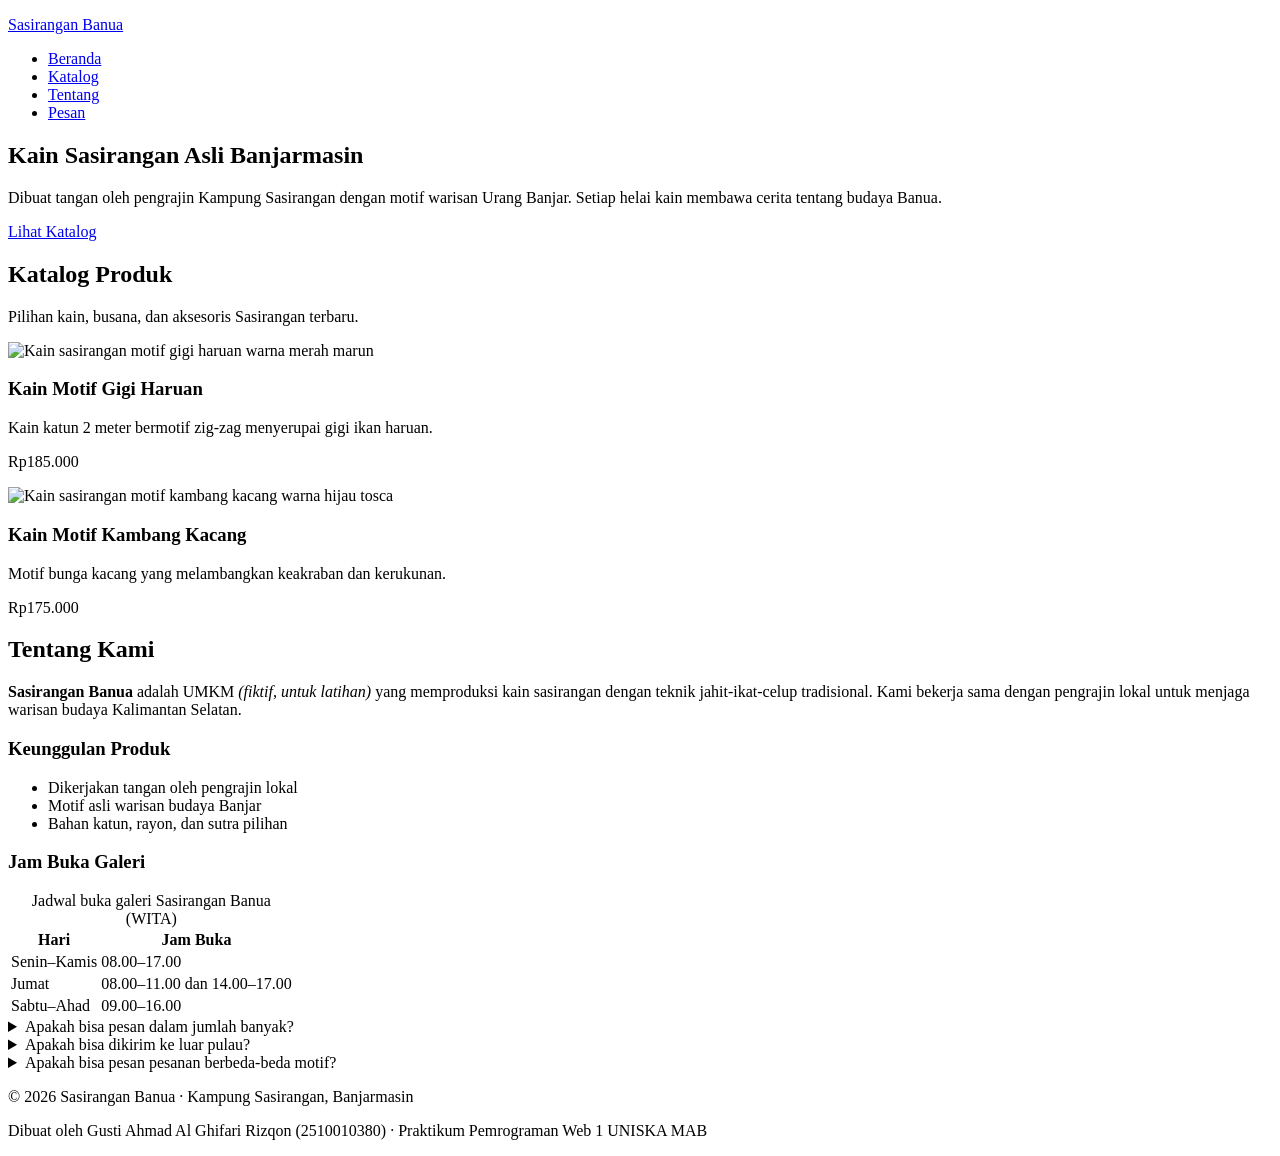
==== index.html @ 2fa2f33f "Tambah bagian tentang dan tabel jam buka." ====
<!DOCTYPE html> 
<html lang="id">
<head> 
    <meta charset="UTF-8">  
    <meta name="viewport" content="width=device-width, initial-scale=1.0"> 
    <meta name="description" content="Katalog kain dan busana Sasirangan khas Banjarmasin 
      karya pengrajin lokal.">
       <title>Sasirangan Banua | Kain Khas Banjar</title> 
    </head> 
    <body> 
        <!-- ========== HEADER & NAVIGASI ========== --> 
         <header class="header-situs">   
            <p class="logo"><a href="index.html">Sasirangan Banua</a></p>   
            <nav aria-label="Navigasi utama">     
                <ul class="menu">       
                    <li><a href="index.html" aria-current="page">Beranda</a></li>       
                    <li><a href="#katalog">Katalog</a></li>       
                    <li><a href="#tentang">Tentang</a></li>       
                    <li><a href="kontak.html">Pesan</a></li>     
                </ul>   
            </nav> 
        </header>
       <main>   <!-- ========== HERO ========== -->   
        <section class="hero" id="beranda">     
            <h1>Kain Sasirangan Asli Banjarmasin</h1>     
            <p>Dibuat tangan oleh pengrajin Kampung Sasirangan dengan motif warisan Urang Banjar.       
                Setiap helai kain membawa cerita tentang budaya Banua.</p>     
                <a class="tombol" href="#katalog">Lihat Katalog</a>   
            </section>
        <!-- ========== KATALOG ========== --> 
         <section class="bagian" id="katalog">   
            <h2>Katalog Produk</h2>   
            <p>Pilihan kain, busana, dan aksesoris Sasirangan terbaru.</p>
            
            <div class="katalog-grid">
                 <article class="kartu"> 
                     <img src="img/gigi-haruan.svg" alt="Kain sasirangan motif gigi haruan warna merah marun" 
                       width="600" height="400">
                     <div class="kartu-isi"> 
                         <h3>Kain Motif Gigi Haruan</h3>
                         <p>Kain katun 2 meter bermotif zig-zag menyerupai gigi ikan haruan.</p>
                         <p class="harga">Rp185.000</p>
                    </div>  
                 </article> 
                 <article class="kartu">
                    <img src="img/kambang-kacang.svg" alt="Kain sasirangan motif kambang kacang warna hijau 
                 tosca"
                     width="600" height="400">
                     <div class="kartu-isi"></div>
                       <h3>Kain Motif Kambang Kacang</h3>
                        <p>Motif bunga kacang yang melambangkan keakraban dan kerukunan.</p>
                        <p class="harga">Rp175.000</p>
                     </div>
                 </article>
                 
                 <!-- Tambahkan minimal 4 kartu lagi dengan pola yang sama -->   
            </div> 
         </section>
         <!-- ========== TENTANG ========== --> 
  <section class="bagian" id="tentang"> 
    <h2>Tentang Kami</h2> 
    <p><strong>Sasirangan Banua</strong> adalah UMKM <em>(fiktif, untuk latihan)</em> yang 
      memproduksi kain sasirangan dengan teknik jahit-ikat-celup tradisional. Kami bekerja sama 
      dengan pengrajin lokal untuk menjaga warisan budaya Kalimantan Selatan.</p> 
 
    <h3>Keunggulan Produk</h3> 
    <ul> 
      <li>Dikerjakan tangan oleh pengrajin lokal</li> 
      <li>Motif asli warisan budaya Banjar</li> 
      <li>Bahan katun, rayon, dan sutra pilihan</li> 
    </ul> 
 
    <h3>Jam Buka Galeri</h3> 
    <table> 
      <caption>Jadwal buka galeri Sasirangan Banua (WITA)</caption> 
      <thead> 
        <tr> 
          <th scope="col">Hari</th> 
          <th scope="col">Jam Buka</th> 
        </tr> 
      </thead> 
      <tbody> 
        <tr> 
          <td>Senin–Kamis</td> 
          <td>08.00–17.00</td> 
        </tr> 
        <tr> 
          <td>Jumat</td> 
          <td>08.00–11.00 dan 14.00–17.00</td> 
        </tr> 
        <tr> 
          <td>Sabtu–Ahad</td> 
          <td>09.00–16.00</td> 
        </tr> 
      </tbody> 
    </table> 
  </section> 

  <details> 
  <summary>Apakah bisa pesan dalam jumlah banyak?</summary> 
  <p>Bisa. Untuk pemesanan di atas 20 helai, silakan hubungi kami melalui WhatsApp.</p>  
  </details> 
  <details> 
  <summary>Apakah bisa dikirim ke luar pulau?</summary> 
  <p>Bisa. Untuk pemesanan luar pulau, silakan hubungi kami melalui WhatsApp.</p>  
  </details>
  <details> 
  <summary>Apakah bisa pesan pesanan berbeda-beda motif?</summary> 
  <p>Bisa. Untuk pemesanan dengan motif berbeda, silakan isi formulir pemesanan pada bagian catatan tambahan.</p>  
  </details>
</main>

    <!-- ========== FOOTER ========== --> 
  <footer class="footer-situs"> 
    <p>&copy; 2026 Sasirangan Banua &middot; Kampung Sasirangan, Banjarmasin</p> 
    <p>Dibuat oleh Gusti Ahmad Al Ghifari Rizqon (2510010380) &middot; Praktikum Pemrograman Web 1 UNISKA MAB</p> 
  </footer> 
    </html>
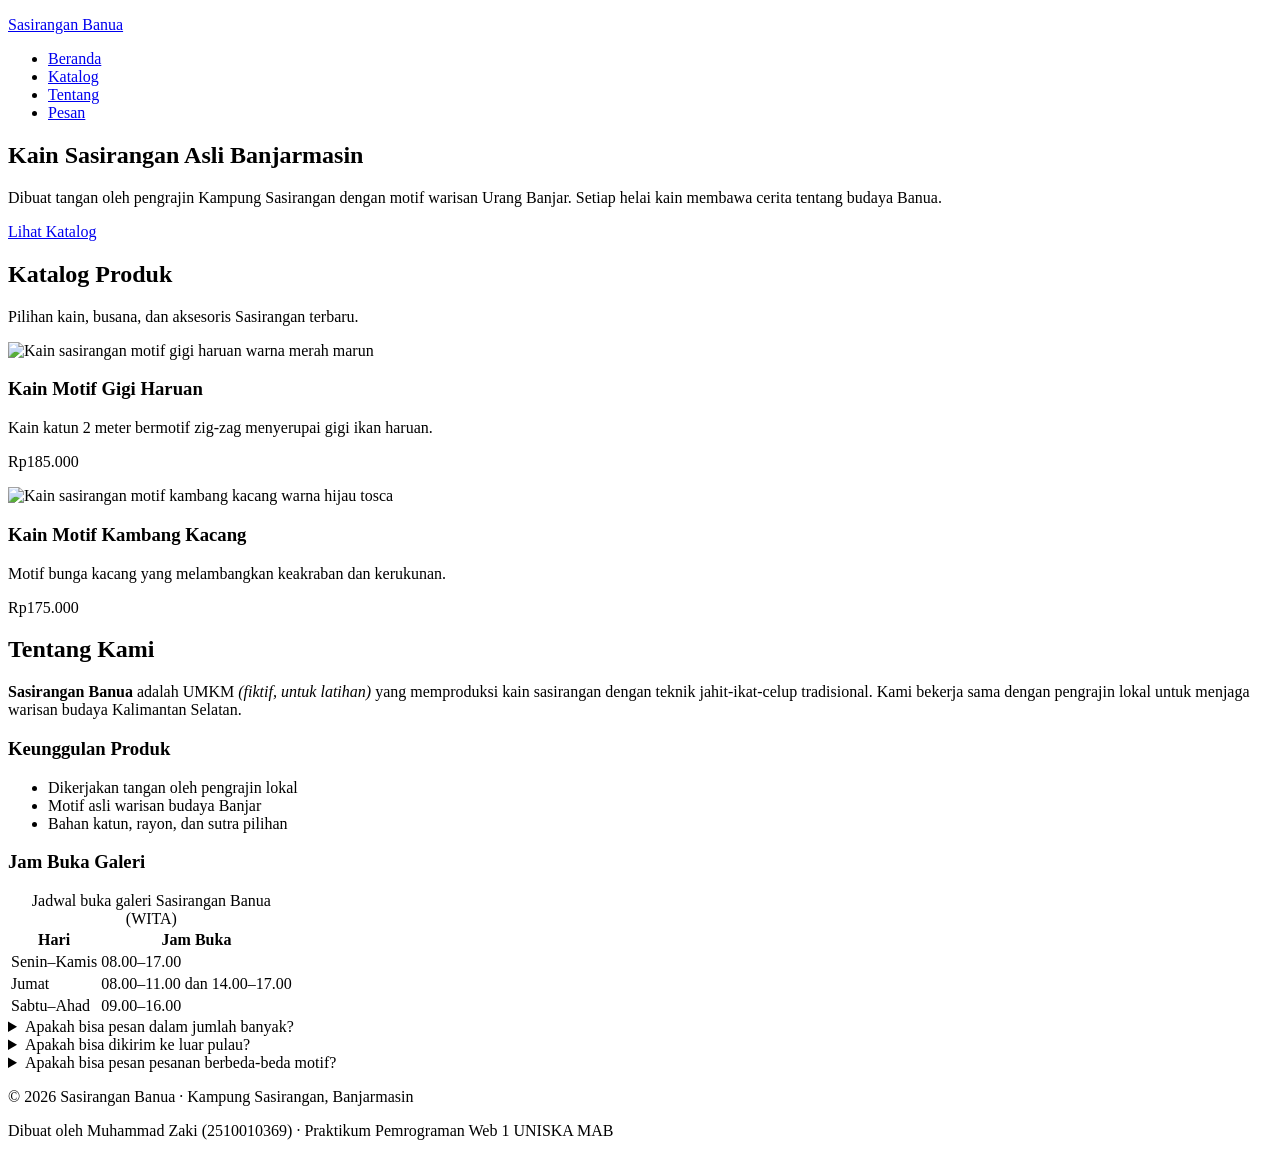
==== commit 8acf46de: "Tambah bagian tentang dan tabel jam buka." ====
--- a/index.html
+++ b/index.html
@@ -113,6 +113,6 @@
     <!-- ========== FOOTER ========== --> 
   <footer class="footer-situs"> 
     <p>&copy; 2026 Sasirangan Banua &middot; Kampung Sasirangan, Banjarmasin</p> 
-    <p>Dibuat oleh Gusti Ahmad Al Ghifari Rizqon (2510010380) &middot; Praktikum Pemrograman Web 1 UNISKA MAB</p> 
-  </footer> 
+    <p>Dibuat oleh Muhammad Zaki (2510010369) &middot; Praktikum Pemrograman Web 1 UNISKA MAB</p> 
+  </footer>
     </html> 
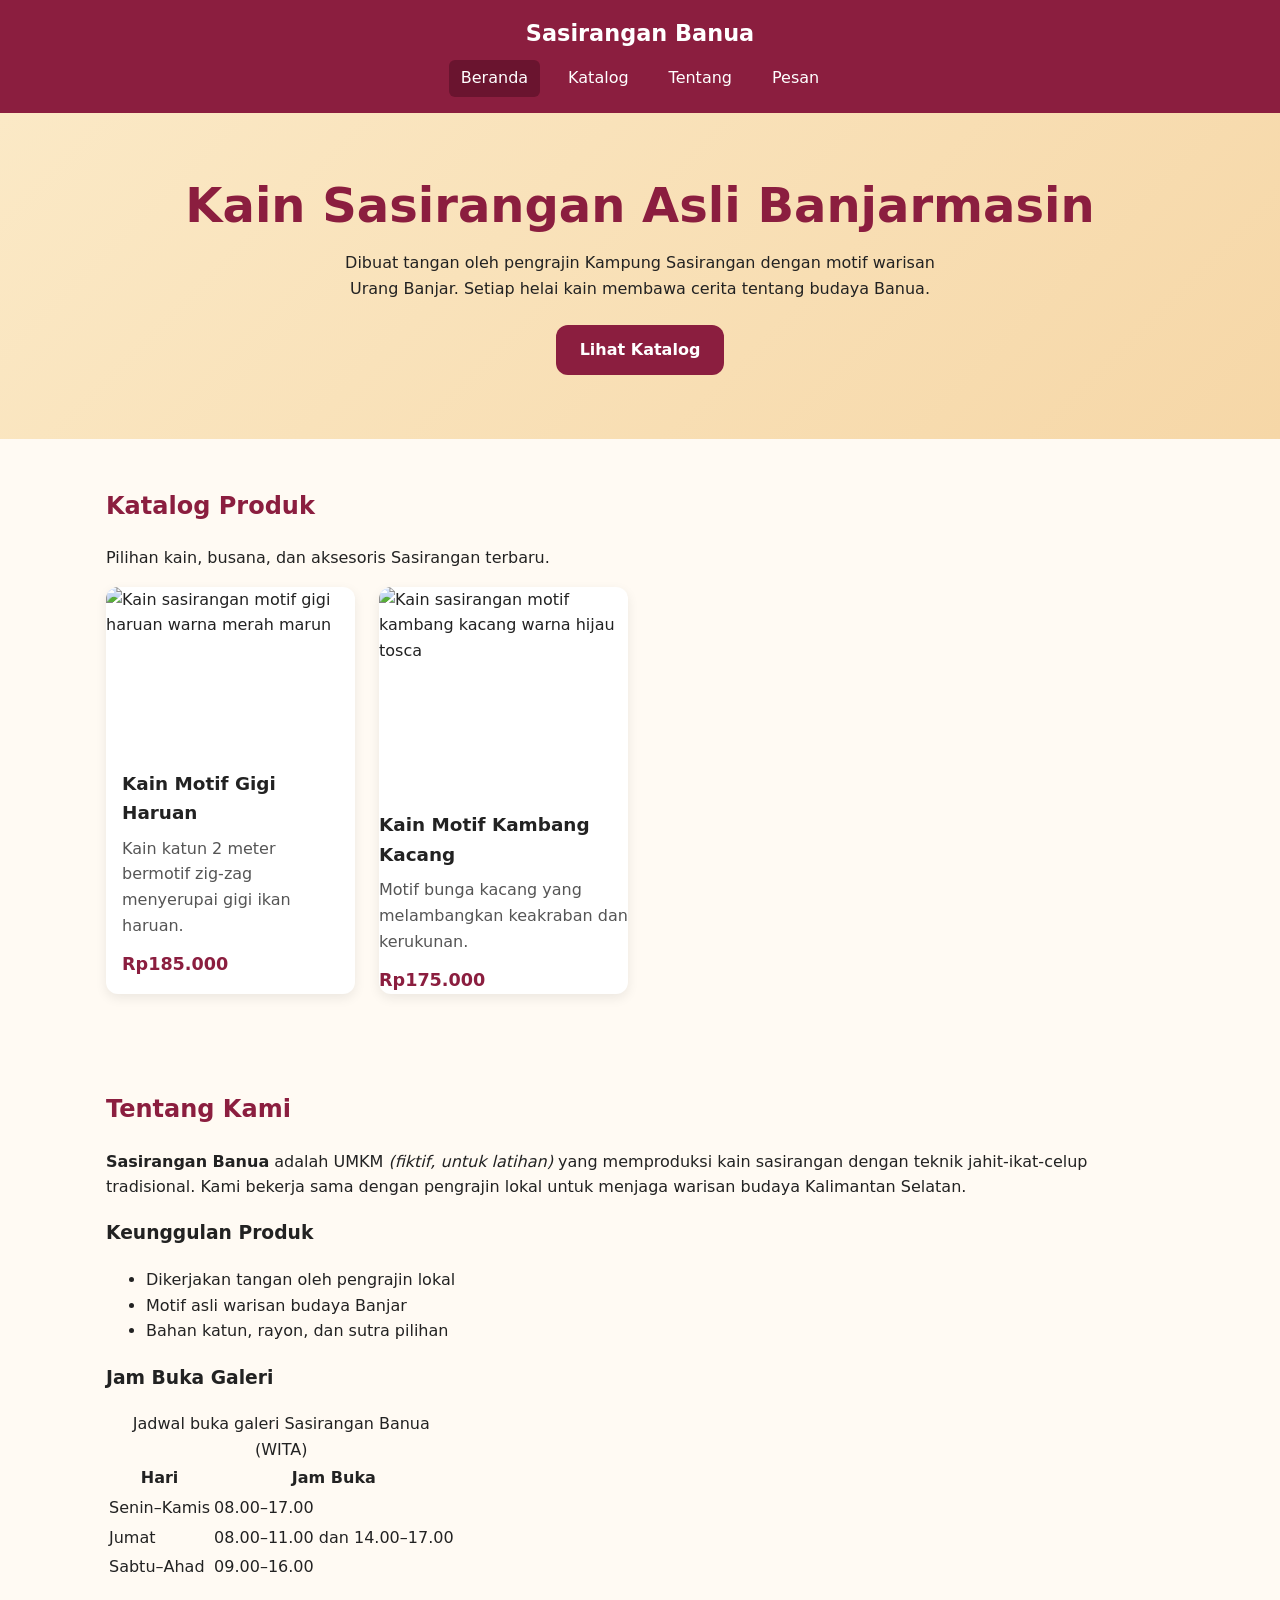
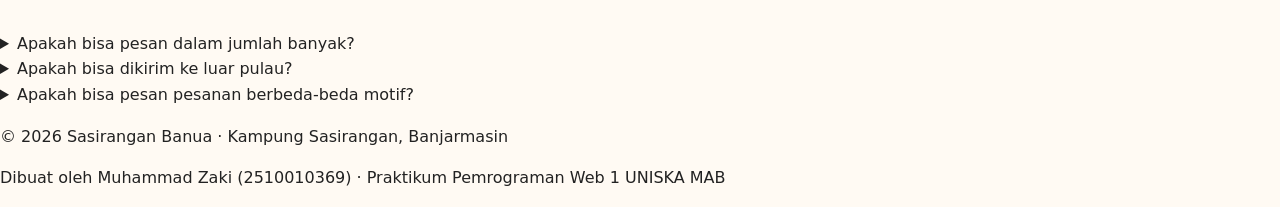
==== commit c5b3b3aa: "Tambah gaya dasar, header, hero, dan katalog grid." ====
--- a/index.html
+++ b/index.html
@@ -5,6 +5,7 @@
     <meta name="viewport" content="width=device-width, initial-scale=1.0"> 
     <meta name="description" content="Katalog kain dan busana Sasirangan khas Banjarmasin 
       karya pengrajin lokal.">
+       <link rel="stylesheet" href="css/style.css"> 
        <title>Sasirangan Banua | Kain Khas Banjar</title> 
     </head> 
     <body> 
--- a/css/style.css
+++ b/css/style.css
@@ -0,0 +1,174 @@
+/* =========================================================
+ Sasirangan Banua — style.css
+ Pendekatan: mobile-first (gaya dasar untuk HP, lalu
+ disesuaikan untuk layar lebar dengan media query)
+ ========================================================= */
+/* ---------- 1. Variabel (custom properties) ---------- */
+:root {
+ --warna-utama: #8b1e3f; /* merah marun sasirangan */
+ --warna-utama-gelap: #6a142f;
+ --warna-aksen: #e0a526; /* kuning kunyit */
+ --warna-krem: #fbe9c6;
+ --warna-teks: #222222;
+ --warna-teks-lembut: #555555;
+ --warna-latar: #fffaf3;
+ --warna-kartu: #ffffff;
+ --radius: 12px;
+ --bayangan: 0 4px 12px rgba(0, 0, 0, 0.08);
+ --lebar-maks: 1100px;
+}
+/* ---------- 2. Reset ringan & dasar ---------- */
+*,
+*::before,
+*::after {
+ box-sizing: border-box;
+}
+html {
+ scroll-behavior: smooth;
+ scroll-padding-top: 7rem; /* agar judul tidak tertutup header sticky */
+}
+body {
+ margin: 0;
+ font-family: "Segoe UI", system-ui, -apple-system, Roboto, Arial, sans-serif;
+ font-size: 1rem;
+ line-height: 1.6;
+ color: var(--warna-teks);
+ background-color: var(--warna-latar);
+}
+img {
+ display: block;
+ max-width: 100%;
+ height: auto;
+}
+
+a {
+ color: var(--warna-utama);
+}
+/* Penanda fokus untuk pengguna keyboard — JANGAN dihapus */
+a:focus-visible,
+button:focus-visible,
+input:focus-visible,
+select:focus-visible,
+textarea:focus-visible {
+ outline: 3px solid var(--warna-utama-gelap);
+ outline-offset: 2px;
+}
+  a { 
+  color: var(--warna-utama); 
+}  
+/* Penanda fokus untuk pengguna keyboard  JANGAN dihapus */ a:focus-visible, button:focus-visible, input:focus-visible, select:focus-visible, textarea:focus-visible { 
+  outline: 3px solid var(--warna-utama-gelap);   outline-offset: 2px; 
+} 
+
+/* ---------- 3. Header & navigasi (Flexbox) ---------- */ 
+.header-situs {   position: sticky;   top: 0;   z-index: 10;   display: flex; 
+  flex-direction: column;      /* HP: logo di atas menu */   align-items: center;   gap: 0.5rem;   padding: 1rem; 
+  background-color: var(--warna-utama);   color: #ffffff; 
+} 
+ .logo {   margin: 0;   font-size: 1.4rem;   font-weight: 700; 
+} 
+ 
+.logo a {   color: inherit;   text-decoration: none; 
+} 
+ .menu {   display: flex;   flex-wrap: wrap;   justify-content: center;   gap: 0.25rem 1rem;   margin: 0;   padding: 0;   list-style: none; 
+} 
+ 
+.menu a {   display: block;   padding: 0.35rem 0.75rem;   border-radius: 6px;   color: #ffffff;   text-decoration: none;
+} 
+ 
+.menu a:hover, 
+.menu a[aria-current="page"] { 
+  background-color: var(--warna-utama-gelap); 
+} 
+ 
+.header-situs a:focus-visible { 
+  outline-color: #ffffff;        /* fokus putih agar terlihat di latar header yang gelap */ } 
+
+/* ---------- 4. Hero ---------- */ 
+.hero { 
+  padding: 4rem 1rem;   text-align: center; 
+  background: linear-gradient(135deg, var(--warna-krem), #f6d7a7); 
+} 
+ 
+.hero h1 {   margin: 0 0 1rem; 
+  font-size: clamp(1.8rem, 5vw, 3rem);   line-height: 1.2; 
+  color: var(--warna-utama); 
+} 
+ 
+.hero p {   max-width: 40rem;   margin: 0 auto 1.5rem; 
+} 
+ 
+/* ---------- 5. Tombol ---------- */ 
+.tombol { 
+  display: inline-block;   padding: 0.75rem 1.5rem;   border: none; 
+  border-radius: var(--radius);   background-color: var(--warna-utama);   color: #ffffff;   font: inherit;   font-weight: 600;   text-decoration: none;   cursor: pointer; 
+  transition: background-color 0.2s ease, transform 0.2s ease; 
+} 
+ 
+.tombol:hover { 
+  background-color: var(--warna-utama-gelap);   transform: translateY(-2px); } 
+
+/* ---------- 6. Bagian (section) umum ---------- */ 
+.bagian { 
+  max-width: var(--lebar-maks); 
+  margin-inline: auto; 
+  padding: 3rem 1rem; 
+} 
+ 
+.bagian h1, 
+.bagian h2 { 
+  margin-top: 0; 
+  color: var(--warna-utama); 
+} 
+ 
+/* ---------- 7. Katalog (CSS Grid) ---------- */ 
+.katalog-grid { 
+  display: grid; 
+  grid-template-columns: repeat(auto-fill, minmax(240px, 1fr)); 
+  gap: 1.5rem; 
+} 
+ 
+.kartu { 
+  display: flex; 
+  flex-direction: column; 
+  overflow: hidden; 
+  border-radius: var(--radius); 
+  background-color: var(--warna-kartu); 
+  box-shadow: var(--bayangan); 
+  transition: transform 0.2s ease; 
+} 
+ 
+.kartu:hover { 
+  transform: translateY(-4px); 
+} 
+ 
+.kartu img { 
+  width: 100%; 
+  aspect-ratio: 3 / 2; 
+  object-fit: cover; 
+} 
+ 
+.kartu-isi { 
+  display: flex; 
+  flex-direction: column; 
+  flex-grow: 1;                  /* isi kartu mengisi sisa tinggi */ 
+  padding: 1rem; 
+} 
+ 
+.kartu h3 { 
+  margin: 0 0 0.5rem; 
+  font-size: 1.15rem; 
+} 
+ 
+.kartu p { 
+  margin: 0 0 0.75rem; 
+  color: var(--warna-teks-lembut); 
+} 
+ 
+.kartu .harga { 
+  margin-top: auto;              /* harga selalu di bagian bawah kartu */ 
+  margin-bottom: 0; 
+  font-size: 1.1rem; 
+  font-weight: 700; 
+  color: var(--warna-utama); 
+}
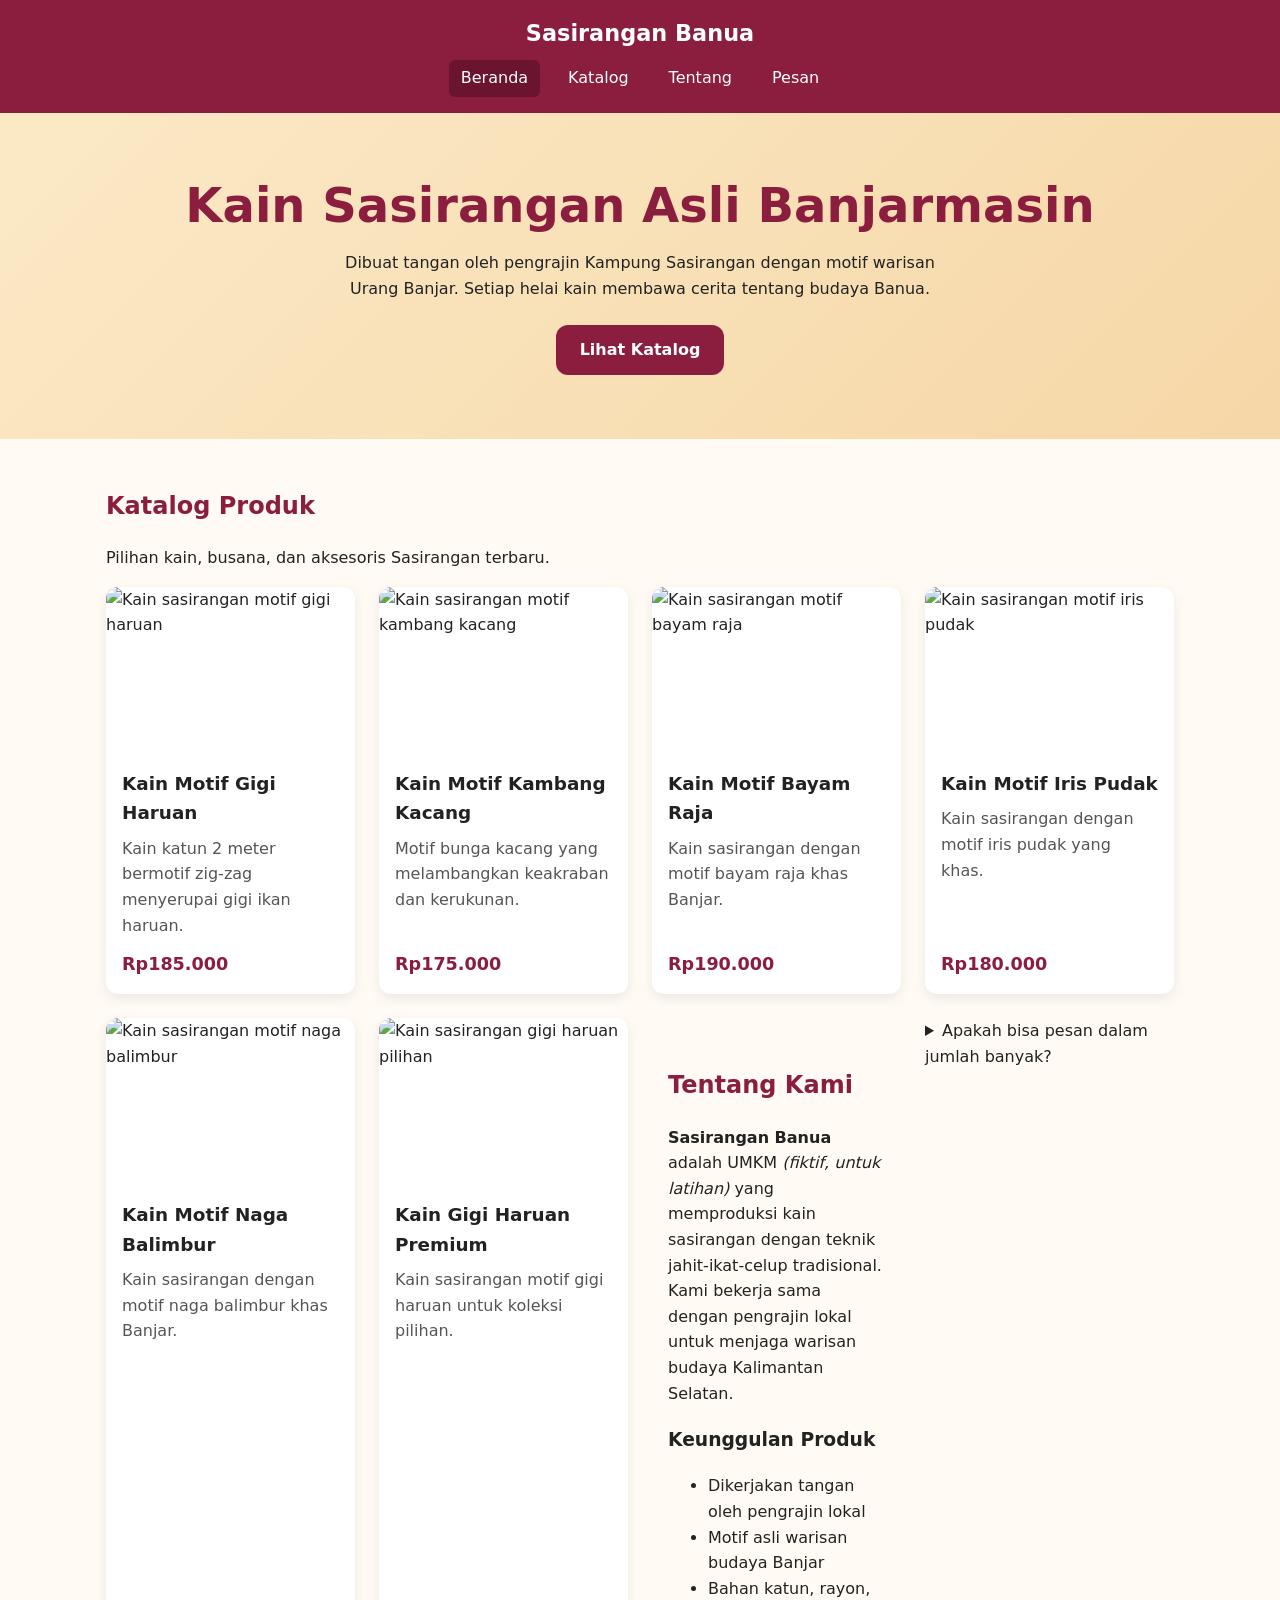
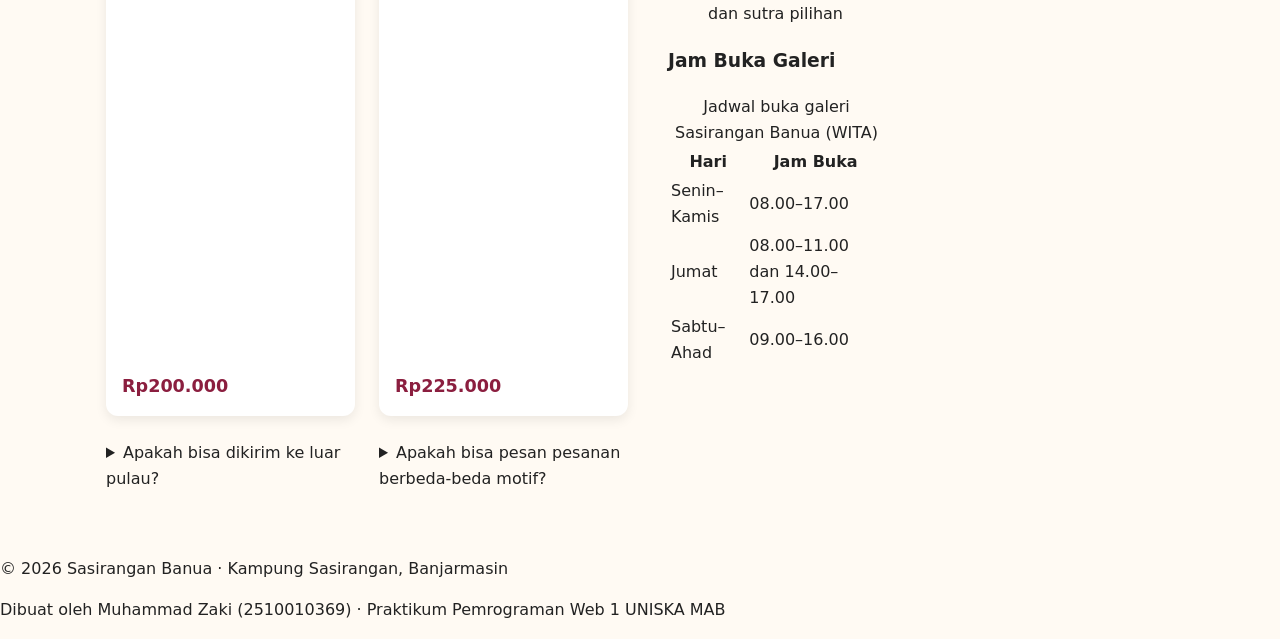
==== commit 152da0fa: "Tambah hero dan katalog 6 produk." ====
--- a/index.html
+++ b/index.html
@@ -28,35 +28,78 @@
                 Setiap helai kain membawa cerita tentang budaya Banua.</p>     
                 <a class="tombol" href="#katalog">Lihat Katalog</a>   
             </section>
-        <!-- ========== KATALOG ========== --> 
-         <section class="bagian" id="katalog">   
-            <h2>Katalog Produk</h2>   
-            <p>Pilihan kain, busana, dan aksesoris Sasirangan terbaru.</p>
-            
-            <div class="katalog-grid">
-                 <article class="kartu"> 
-                     <img src="img/gigi-haruan.svg" alt="Kain sasirangan motif gigi haruan warna merah marun" 
-                       width="600" height="400">
-                     <div class="kartu-isi"> 
-                         <h3>Kain Motif Gigi Haruan</h3>
-                         <p>Kain katun 2 meter bermotif zig-zag menyerupai gigi ikan haruan.</p>
-                         <p class="harga">Rp185.000</p>
-                    </div>  
-                 </article> 
-                 <article class="kartu">
-                    <img src="img/kambang-kacang.svg" alt="Kain sasirangan motif kambang kacang warna hijau 
-                 tosca"
-                     width="600" height="400">
-                     <div class="kartu-isi"></div>
-                       <h3>Kain Motif Kambang Kacang</h3>
-                        <p>Motif bunga kacang yang melambangkan keakraban dan kerukunan.</p>
-                        <p class="harga">Rp175.000</p>
-                     </div>
-                 </article>
-                 
-                 <!-- Tambahkan minimal 4 kartu lagi dengan pola yang sama -->   
-            </div> 
-         </section>
+       <!-- ========== KATALOG ========== -->
+    <section class="bagian" id="katalog">
+      <h2>Katalog Produk</h2>
+      <p>Pilihan kain, busana, dan aksesoris Sasirangan terbaru.</p>
+
+      <div class="katalog-grid">
+
+        <article class="kartu">
+          <img src="img/gigi-haruan.svg"
+               alt="Kain sasirangan motif gigi haruan"
+               width="600" height="400">
+          <div class="kartu-isi">
+            <h3>Kain Motif Gigi Haruan</h3>
+            <p>Kain katun 2 meter bermotif zig-zag menyerupai gigi ikan haruan.</p>
+            <p class="harga">Rp185.000</p>
+          </div>
+        </article>
+
+        <article class="kartu">
+          <img src="img/kambang-kacang.svg"
+               alt="Kain sasirangan motif kambang kacang"
+               width="600" height="400">
+          <div class="kartu-isi">
+            <h3>Kain Motif Kambang Kacang</h3>
+            <p>Motif bunga kacang yang melambangkan keakraban dan kerukunan.</p>
+            <p class="harga">Rp175.000</p>
+          </div>
+        </article>
+
+        <article class="kartu">
+          <img src="img/bayam-raja.svg"
+               alt="Kain sasirangan motif bayam raja"
+               width="600" height="400">
+          <div class="kartu-isi">
+            <h3>Kain Motif Bayam Raja</h3>
+            <p>Kain sasirangan dengan motif bayam raja khas Banjar.</p>
+            <p class="harga">Rp190.000</p>
+          </div>
+        </article>
+
+        <article class="kartu">
+          <img src="img/iris-pudak.svg"
+               alt="Kain sasirangan motif iris pudak"
+               width="600" height="400">
+          <div class="kartu-isi">
+            <h3>Kain Motif Iris Pudak</h3>
+            <p>Kain sasirangan dengan motif iris pudak yang khas.</p>
+            <p class="harga">Rp180.000</p>
+          </div>
+        </article>
+
+        <article class="kartu">
+          <img src="img/naga-balimbum.svg"
+               alt="Kain sasirangan motif naga balimbur"
+               width="600" height="400">
+          <div class="kartu-isi">
+            <h3>Kain Motif Naga Balimbur</h3>
+            <p>Kain sasirangan dengan motif naga balimbur khas Banjar.</p>
+            <p class="harga">Rp200.000</p>
+          </div>
+        </article>
+
+        <article class="kartu">
+          <img src="img/gigi-haruan.svg"
+               alt="Kain sasirangan gigi haruan pilihan"
+               width="600" height="400">
+          <div class="kartu-isi">
+            <h3>Kain Gigi Haruan Premium</h3>
+            <p>Kain sasirangan motif gigi haruan untuk koleksi pilihan.</p>
+            <p class="harga">Rp225.000</p>
+          </div>
+        </article>
          <!-- ========== TENTANG ========== --> 
   <section class="bagian" id="tentang"> 
     <h2>Tentang Kami</h2> 
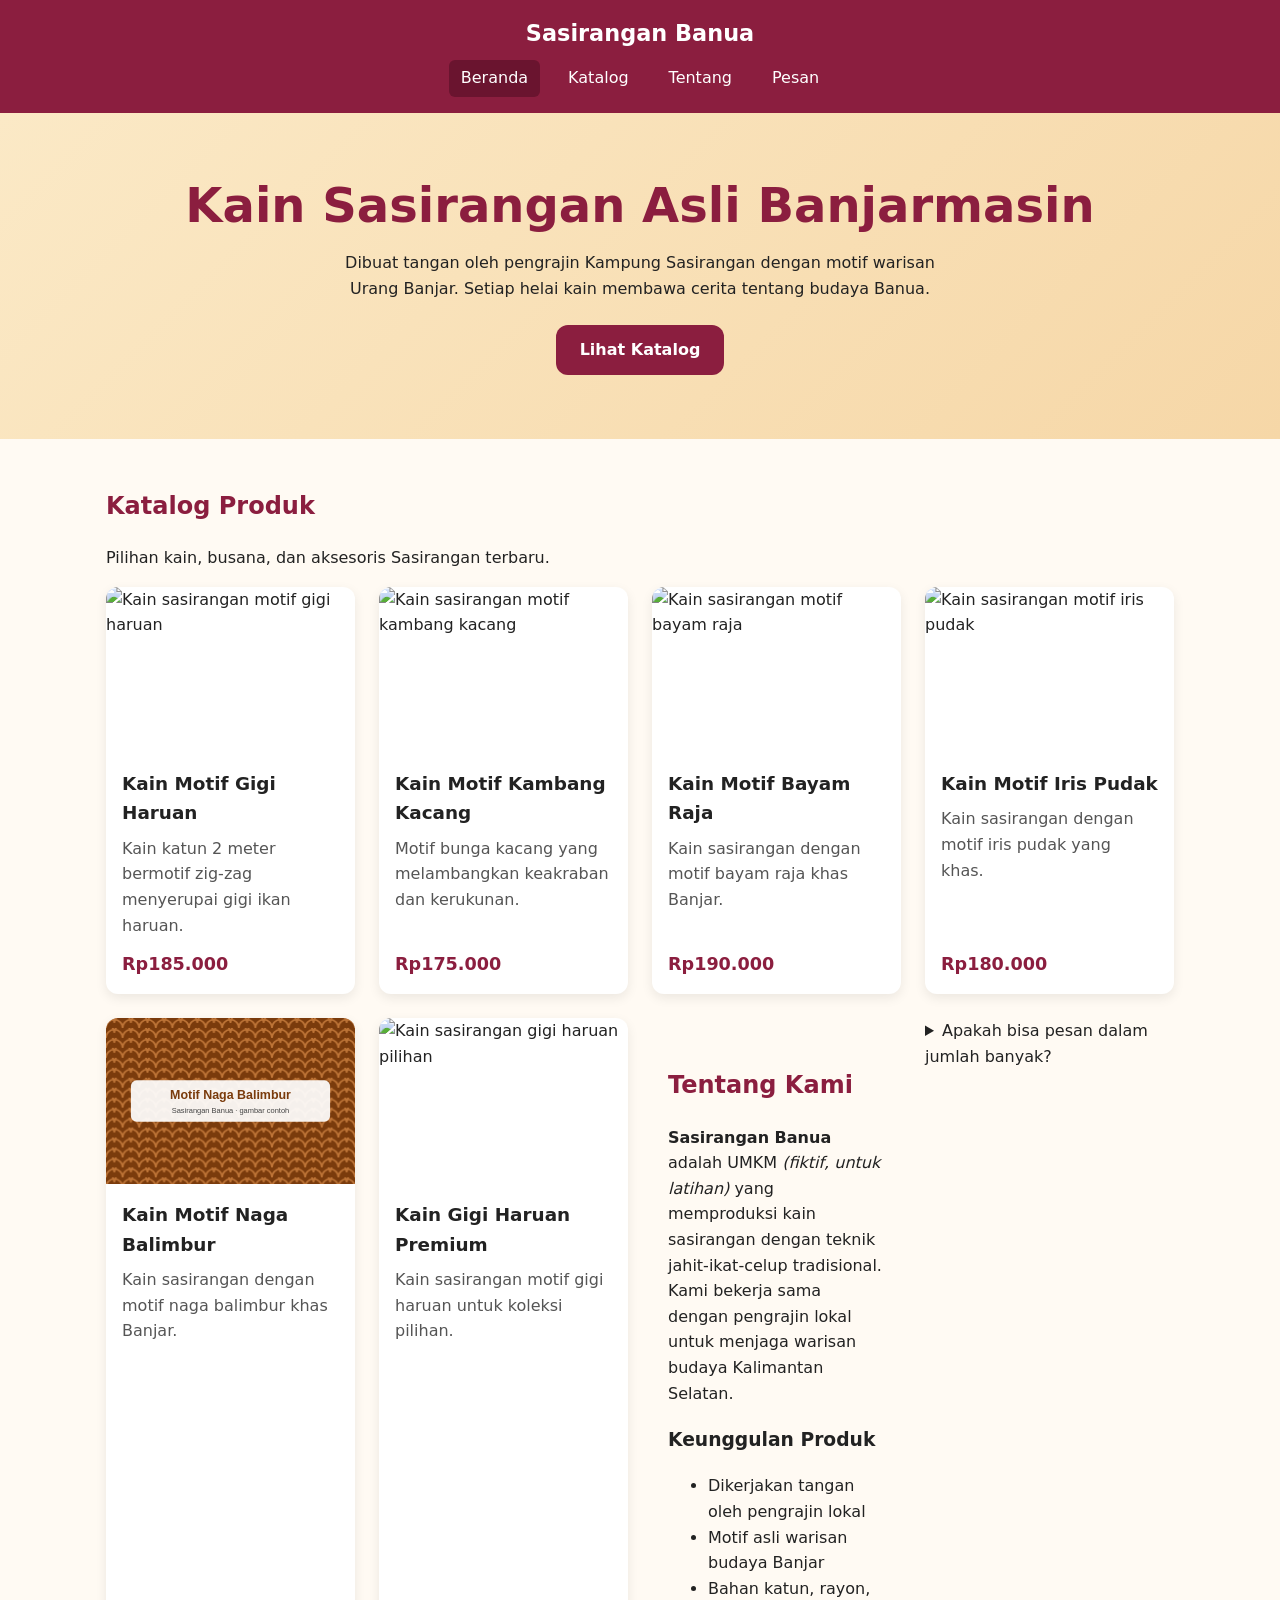
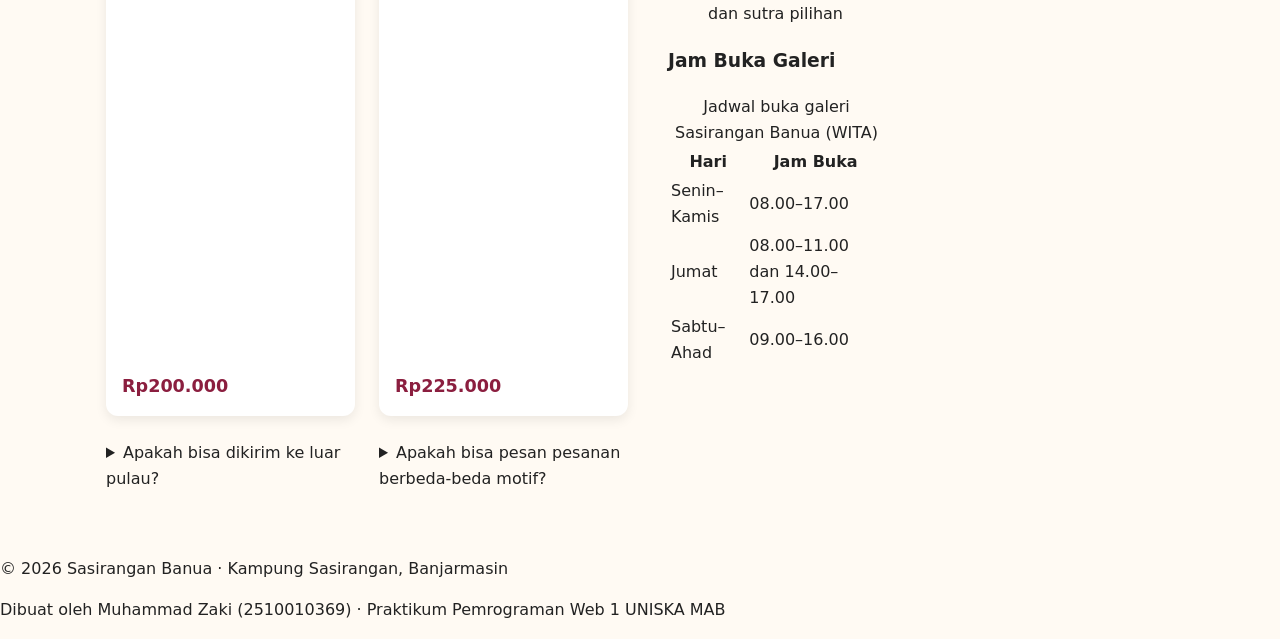
==== commit d2a1c643: "Tambah hero dan katalog 6 produk." ====
--- a/index.html
+++ b/index.html
@@ -80,7 +80,7 @@
         </article>
 
         <article class="kartu">
-          <img src="img/naga-balimbum.svg"
+          <img src="img/naga-balimbur.svg"
                alt="Kain sasirangan motif naga balimbur"
                width="600" height="400">
           <div class="kartu-isi">
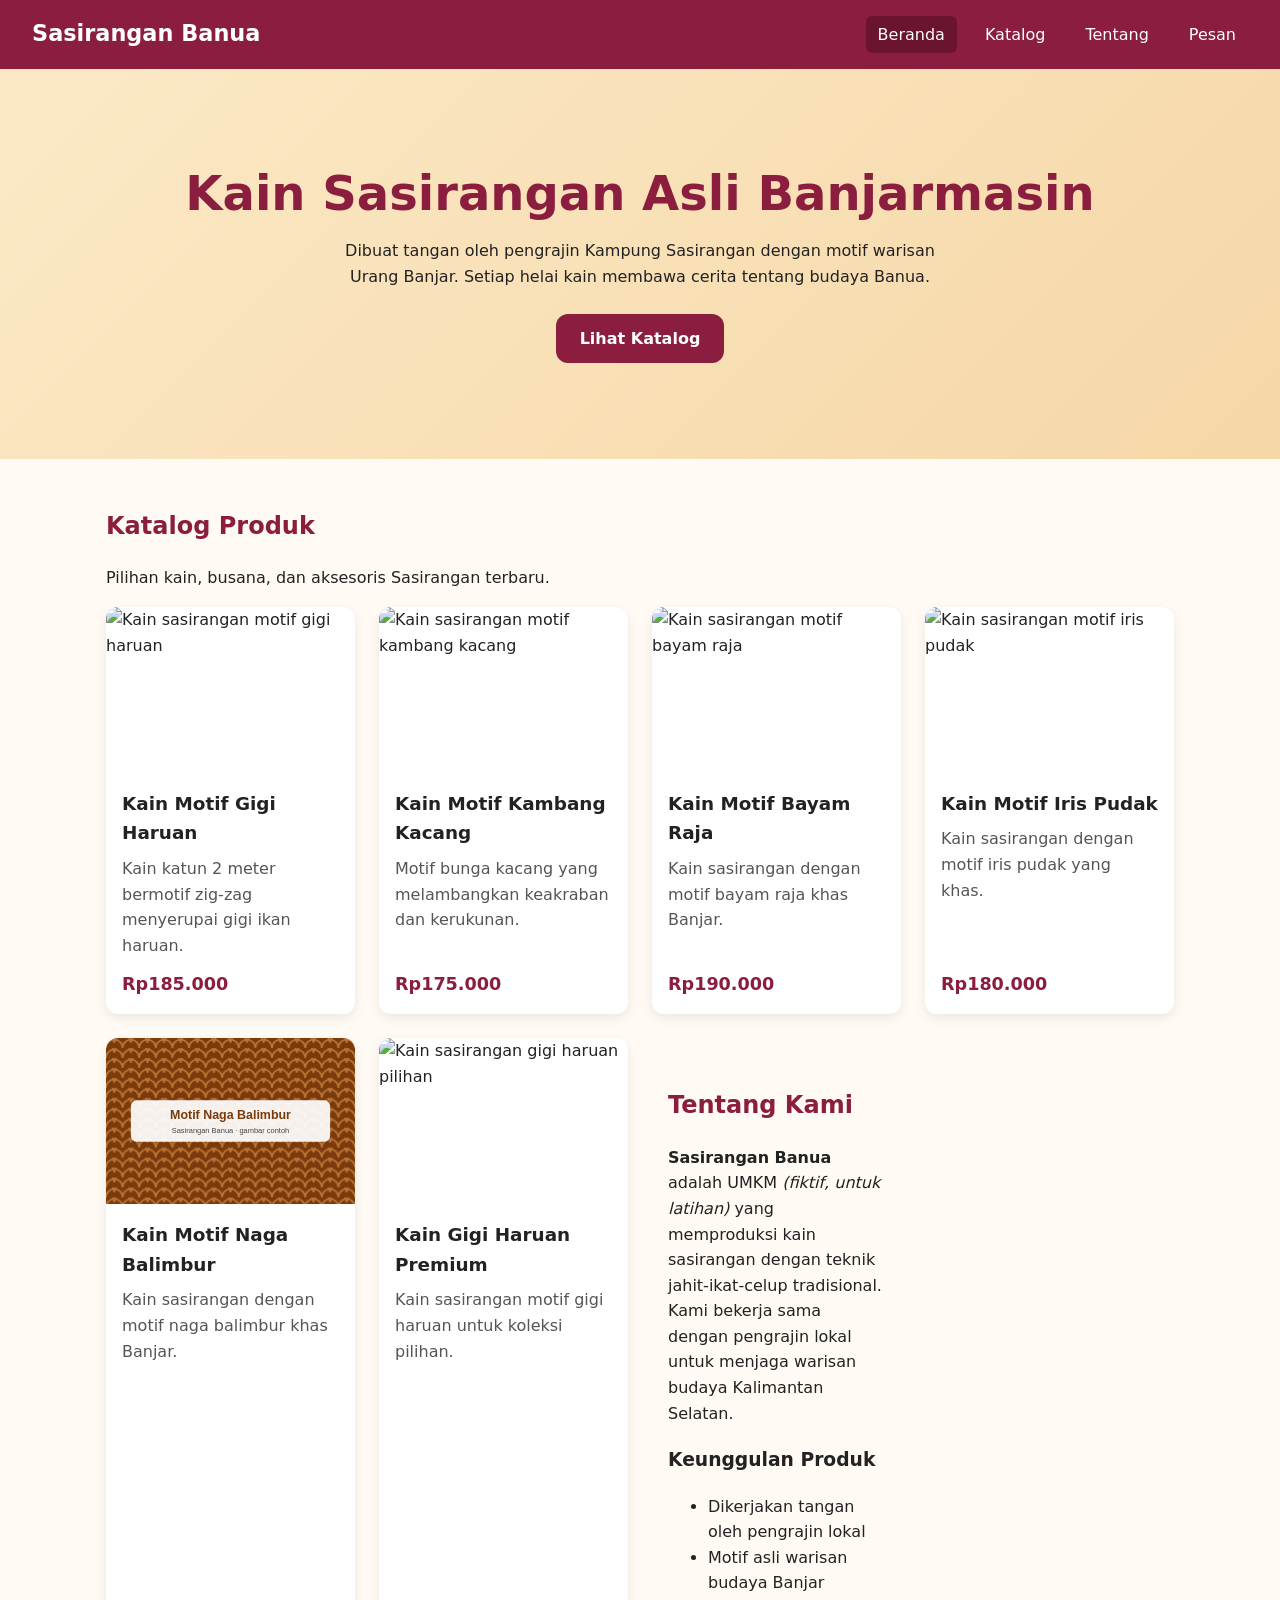
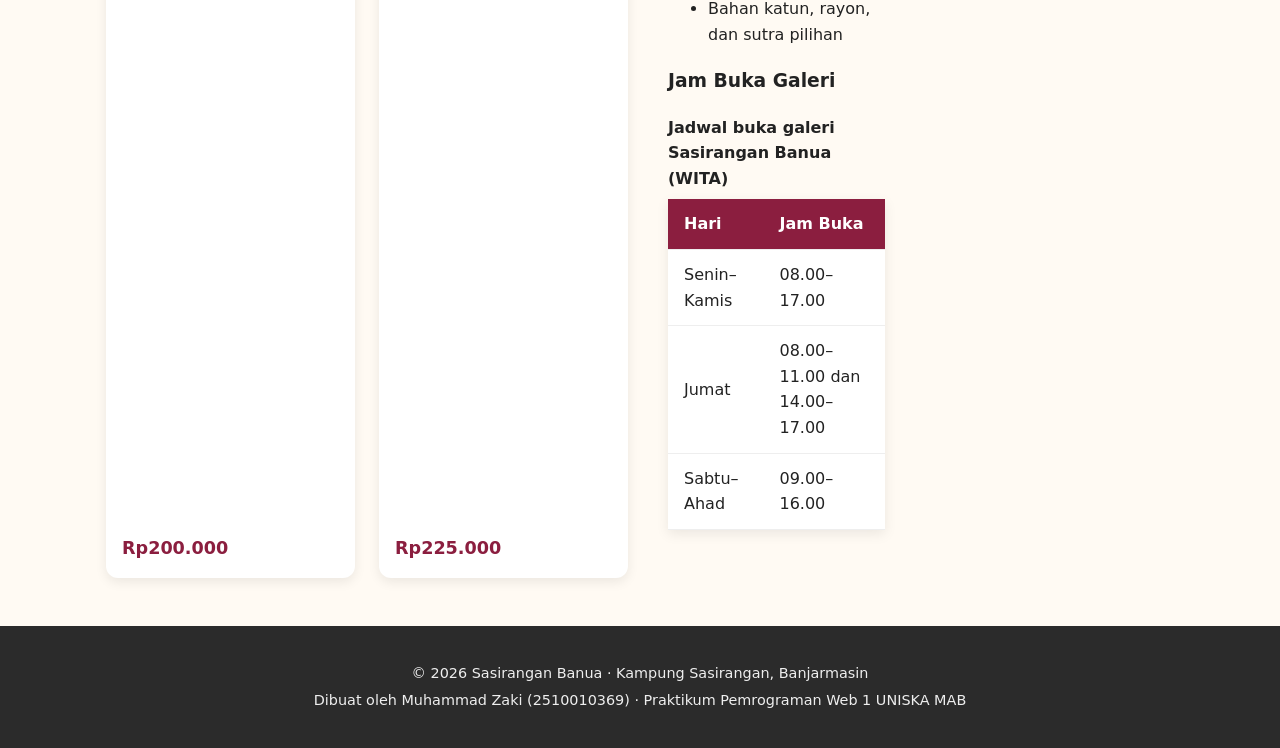
==== commit 30896e38: "Tambah bagian tentang dan tabel jam buka." ====
--- a/index.html
+++ b/index.html
@@ -100,59 +100,49 @@
             <p class="harga">Rp225.000</p>
           </div>
         </article>
-         <!-- ========== TENTANG ========== --> 
-  <section class="bagian" id="tentang"> 
-    <h2>Tentang Kami</h2> 
-    <p><strong>Sasirangan Banua</strong> adalah UMKM <em>(fiktif, untuk latihan)</em> yang 
-      memproduksi kain sasirangan dengan teknik jahit-ikat-celup tradisional. Kami bekerja sama 
-      dengan pengrajin lokal untuk menjaga warisan budaya Kalimantan Selatan.</p> 
- 
-    <h3>Keunggulan Produk</h3> 
-    <ul> 
-      <li>Dikerjakan tangan oleh pengrajin lokal</li> 
-      <li>Motif asli warisan budaya Banjar</li> 
-      <li>Bahan katun, rayon, dan sutra pilihan</li> 
-    </ul> 
- 
-    <h3>Jam Buka Galeri</h3> 
-    <table> 
-      <caption>Jadwal buka galeri Sasirangan Banua (WITA)</caption> 
-      <thead> 
-        <tr> 
-          <th scope="col">Hari</th> 
-          <th scope="col">Jam Buka</th> 
-        </tr> 
-      </thead> 
-      <tbody> 
-        <tr> 
-          <td>Senin–Kamis</td> 
-          <td>08.00–17.00</td> 
-        </tr> 
-        <tr> 
-          <td>Jumat</td> 
-          <td>08.00–11.00 dan 14.00–17.00</td> 
-        </tr> 
-        <tr> 
-          <td>Sabtu–Ahad</td> 
-          <td>09.00–16.00</td> 
-        </tr> 
-      </tbody> 
-    </table> 
-  </section> 
+        <!-- ========== TENTANG ========== -->
+    <section class="bagian" id="tentang">
+      <h2>Tentang Kami</h2>
+      <p>
+        <strong>Sasirangan Banua</strong> adalah UMKM
+        <em>(fiktif, untuk latihan)</em> yang memproduksi kain sasirangan
+        dengan teknik jahit-ikat-celup tradisional. Kami bekerja sama
+        dengan pengrajin lokal untuk menjaga warisan budaya Kalimantan Selatan.
+      </p>
 
-  <details> 
-  <summary>Apakah bisa pesan dalam jumlah banyak?</summary> 
-  <p>Bisa. Untuk pemesanan di atas 20 helai, silakan hubungi kami melalui WhatsApp.</p>  
-  </details> 
-  <details> 
-  <summary>Apakah bisa dikirim ke luar pulau?</summary> 
-  <p>Bisa. Untuk pemesanan luar pulau, silakan hubungi kami melalui WhatsApp.</p>  
-  </details>
-  <details> 
-  <summary>Apakah bisa pesan pesanan berbeda-beda motif?</summary> 
-  <p>Bisa. Untuk pemesanan dengan motif berbeda, silakan isi formulir pemesanan pada bagian catatan tambahan.</p>  
-  </details>
-</main>
+      <h3>Keunggulan Produk</h3>
+      <ul>
+        <li>Dikerjakan tangan oleh pengrajin lokal</li>
+        <li>Motif asli warisan budaya Banjar</li>
+        <li>Bahan katun, rayon, dan sutra pilihan</li>
+      </ul>
+
+      <h3>Jam Buka Galeri</h3>
+      <table>
+        <caption>Jadwal buka galeri Sasirangan Banua (WITA)</caption>
+        <thead>
+          <tr>
+            <th scope="col">Hari</th>
+            <th scope="col">Jam Buka</th>
+          </tr>
+        </thead>
+        <tbody>
+          <tr>
+            <td>Senin–Kamis</td>
+            <td>08.00–17.00</td>
+          </tr>
+          <tr>
+            <td>Jumat</td>
+            <td>08.00–11.00 dan 14.00–17.00</td>
+          </tr>
+          <tr>
+            <td>Sabtu–Ahad</td>
+            <td>09.00–16.00</td>
+          </tr>
+        </tbody>
+      </table>
+    </section>
+  </main>
 
     <!-- ========== FOOTER ========== --> 
   <footer class="footer-situs"> 
--- a/css/style.css
+++ b/css/style.css
@@ -5,170 +5,350 @@
  ========================================================= */
 /* ---------- 1. Variabel (custom properties) ---------- */
 :root {
- --warna-utama: #8b1e3f; /* merah marun sasirangan */
- --warna-utama-gelap: #6a142f;
- --warna-aksen: #e0a526; /* kuning kunyit */
- --warna-krem: #fbe9c6;
- --warna-teks: #222222;
- --warna-teks-lembut: #555555;
- --warna-latar: #fffaf3;
- --warna-kartu: #ffffff;
- --radius: 12px;
- --bayangan: 0 4px 12px rgba(0, 0, 0, 0.08);
- --lebar-maks: 1100px;
-}
+    --warna-utama: #8b1e3f;
+    /* merah marun sasirangan */
+    --warna-utama-gelap: #6a142f;
+    --warna-aksen: #e0a526;
+    /* kuning kunyit */
+    --warna-krem: #fbe9c6;
+    --warna-teks: #222222;
+    --warna-teks-lembut: #555555;
+    --warna-latar: #fffaf3;
+    --warna-kartu: #ffffff;
+    --radius: 12px;
+    --bayangan: 0 4px 12px rgba(0, 0, 0, 0.08);
+    --lebar-maks: 1100px;
+}
+
 /* ---------- 2. Reset ringan & dasar ---------- */
 *,
 *::before,
 *::after {
- box-sizing: border-box;
-}
+    box-sizing: border-box;
+}
+
 html {
- scroll-behavior: smooth;
- scroll-padding-top: 7rem; /* agar judul tidak tertutup header sticky */
-}
+    scroll-behavior: smooth;
+    scroll-padding-top: 7rem;
+    /* agar judul tidak tertutup header sticky */
+}
+
 body {
- margin: 0;
- font-family: "Segoe UI", system-ui, -apple-system, Roboto, Arial, sans-serif;
- font-size: 1rem;
- line-height: 1.6;
- color: var(--warna-teks);
- background-color: var(--warna-latar);
-}
+    margin: 0;
+    font-family: "Segoe UI", system-ui, -apple-system, Roboto, Arial, sans-serif;
+    font-size: 1rem;
+    line-height: 1.6;
+    color: var(--warna-teks);
+    background-color: var(--warna-latar);
+}
+
 img {
- display: block;
- max-width: 100%;
- height: auto;
+    display: block;
+    max-width: 100%;
+    height: auto;
 }
 
 a {
- color: var(--warna-utama);
-}
+    color: var(--warna-utama);
+}
+
 /* Penanda fokus untuk pengguna keyboard — JANGAN dihapus */
 a:focus-visible,
 button:focus-visible,
 input:focus-visible,
 select:focus-visible,
 textarea:focus-visible {
- outline: 3px solid var(--warna-utama-gelap);
- outline-offset: 2px;
-}
-  a { 
-  color: var(--warna-utama); 
-}  
-/* Penanda fokus untuk pengguna keyboard  JANGAN dihapus */ a:focus-visible, button:focus-visible, input:focus-visible, select:focus-visible, textarea:focus-visible { 
-  outline: 3px solid var(--warna-utama-gelap);   outline-offset: 2px; 
-} 
-
-/* ---------- 3. Header & navigasi (Flexbox) ---------- */ 
-.header-situs {   position: sticky;   top: 0;   z-index: 10;   display: flex; 
-  flex-direction: column;      /* HP: logo di atas menu */   align-items: center;   gap: 0.5rem;   padding: 1rem; 
-  background-color: var(--warna-utama);   color: #ffffff; 
-} 
- .logo {   margin: 0;   font-size: 1.4rem;   font-weight: 700; 
-} 
- 
-.logo a {   color: inherit;   text-decoration: none; 
-} 
- .menu {   display: flex;   flex-wrap: wrap;   justify-content: center;   gap: 0.25rem 1rem;   margin: 0;   padding: 0;   list-style: none; 
-} 
- 
-.menu a {   display: block;   padding: 0.35rem 0.75rem;   border-radius: 6px;   color: #ffffff;   text-decoration: none;
-} 
- 
-.menu a:hover, 
-.menu a[aria-current="page"] { 
-  background-color: var(--warna-utama-gelap); 
-} 
- 
-.header-situs a:focus-visible { 
-  outline-color: #ffffff;        /* fokus putih agar terlihat di latar header yang gelap */ } 
-
-/* ---------- 4. Hero ---------- */ 
-.hero { 
-  padding: 4rem 1rem;   text-align: center; 
-  background: linear-gradient(135deg, var(--warna-krem), #f6d7a7); 
-} 
- 
-.hero h1 {   margin: 0 0 1rem; 
-  font-size: clamp(1.8rem, 5vw, 3rem);   line-height: 1.2; 
-  color: var(--warna-utama); 
-} 
- 
-.hero p {   max-width: 40rem;   margin: 0 auto 1.5rem; 
-} 
- 
-/* ---------- 5. Tombol ---------- */ 
-.tombol { 
-  display: inline-block;   padding: 0.75rem 1.5rem;   border: none; 
-  border-radius: var(--radius);   background-color: var(--warna-utama);   color: #ffffff;   font: inherit;   font-weight: 600;   text-decoration: none;   cursor: pointer; 
-  transition: background-color 0.2s ease, transform 0.2s ease; 
-} 
- 
-.tombol:hover { 
-  background-color: var(--warna-utama-gelap);   transform: translateY(-2px); } 
-
-/* ---------- 6. Bagian (section) umum ---------- */ 
-.bagian { 
-  max-width: var(--lebar-maks); 
-  margin-inline: auto; 
-  padding: 3rem 1rem; 
-} 
- 
-.bagian h1, 
-.bagian h2 { 
-  margin-top: 0; 
-  color: var(--warna-utama); 
-} 
- 
-/* ---------- 7. Katalog (CSS Grid) ---------- */ 
-.katalog-grid { 
-  display: grid; 
-  grid-template-columns: repeat(auto-fill, minmax(240px, 1fr)); 
-  gap: 1.5rem; 
-} 
- 
-.kartu { 
-  display: flex; 
-  flex-direction: column; 
-  overflow: hidden; 
-  border-radius: var(--radius); 
-  background-color: var(--warna-kartu); 
-  box-shadow: var(--bayangan); 
-  transition: transform 0.2s ease; 
-} 
- 
-.kartu:hover { 
-  transform: translateY(-4px); 
-} 
- 
-.kartu img { 
-  width: 100%; 
-  aspect-ratio: 3 / 2; 
-  object-fit: cover; 
-} 
- 
-.kartu-isi { 
-  display: flex; 
-  flex-direction: column; 
-  flex-grow: 1;                  /* isi kartu mengisi sisa tinggi */ 
-  padding: 1rem; 
-} 
- 
-.kartu h3 { 
-  margin: 0 0 0.5rem; 
-  font-size: 1.15rem; 
-} 
- 
-.kartu p { 
-  margin: 0 0 0.75rem; 
-  color: var(--warna-teks-lembut); 
-} 
- 
-.kartu .harga { 
-  margin-top: auto;              /* harga selalu di bagian bawah kartu */ 
-  margin-bottom: 0; 
-  font-size: 1.1rem; 
-  font-weight: 700; 
-  color: var(--warna-utama); 
+    outline: 3px solid var(--warna-utama-gelap);
+    outline-offset: 2px;
+}
+
+a {
+    color: var(--warna-utama);
+}
+
+/* Penanda fokus untuk pengguna keyboard  JANGAN dihapus */
+a:focus-visible,
+button:focus-visible,
+input:focus-visible,
+select:focus-visible,
+textarea:focus-visible {
+    outline: 3px solid var(--warna-utama-gelap);
+    outline-offset: 2px;
+}
+
+/* ---------- 3. Header & navigasi (Flexbox) ---------- */
+.header-situs {
+    position: sticky;
+    top: 0;
+    z-index: 10;
+    display: flex;
+    flex-direction: column;
+    /* HP: logo di atas menu */
+    align-items: center;
+    gap: 0.5rem;
+    padding: 1rem;
+    background-color: var(--warna-utama);
+    color: #ffffff;
+}
+
+.logo {
+    margin: 0;
+    font-size: 1.4rem;
+    font-weight: 700;
+}
+
+.logo a {
+    color: inherit;
+    text-decoration: none;
+}
+
+.menu {
+    display: flex;
+    flex-wrap: wrap;
+    justify-content: center;
+    gap: 0.25rem 1rem;
+    margin: 0;
+    padding: 0;
+    list-style: none;
+}
+
+.menu a {
+    display: block;
+    padding: 0.35rem 0.75rem;
+    border-radius: 6px;
+    color: #ffffff;
+    text-decoration: none;
+}
+
+.menu a:hover,
+.menu a[aria-current="page"] {
+    background-color: var(--warna-utama-gelap);
+}
+
+.header-situs a:focus-visible {
+    outline-color: #ffffff;
+    /* fokus putih agar terlihat di latar header yang gelap */
+}
+
+/* ---------- 4. Hero ---------- */
+.hero {
+    padding: 4rem 1rem;
+    text-align: center;
+    background: linear-gradient(135deg, var(--warna-krem), #f6d7a7);
+}
+
+.hero h1 {
+    margin: 0 0 1rem;
+    font-size: clamp(1.8rem, 5vw, 3rem);
+    line-height: 1.2;
+    color: var(--warna-utama);
+}
+
+.hero p {
+    max-width: 40rem;
+    margin: 0 auto 1.5rem;
+}
+
+/* ---------- 5. Tombol ---------- */
+.tombol {
+    display: inline-block;
+    padding: 0.75rem 1.5rem;
+    border: none;
+    border-radius: var(--radius);
+    background-color: var(--warna-utama);
+    color: #ffffff;
+    font: inherit;
+    font-weight: 600;
+    text-decoration: none;
+    cursor: pointer;
+    transition: background-color 0.2s ease, transform 0.2s ease;
+}
+
+.tombol:hover {
+    background-color: var(--warna-utama-gelap);
+    transform: translateY(-2px);
+}
+
+/* ---------- 6. Bagian (section) umum ---------- */
+.bagian {
+    max-width: var(--lebar-maks);
+    margin-inline: auto;
+    padding: 3rem 1rem;
+}
+
+.bagian h1,
+.bagian h2 {
+    margin-top: 0;
+    color: var(--warna-utama);
+}
+
+/* ---------- 7. Katalog (CSS Grid) ---------- */
+.katalog-grid {
+    display: grid;
+    grid-template-columns: repeat(auto-fill, minmax(240px, 1fr));
+    gap: 1.5rem;
+}
+
+.kartu {
+    display: flex;
+    flex-direction: column;
+    overflow: hidden;
+    border-radius: var(--radius);
+    background-color: var(--warna-kartu);
+    box-shadow: var(--bayangan);
+    transition: transform 0.2s ease;
+}
+
+.kartu:hover {
+    transform: translateY(-4px);
+}
+
+.kartu img {
+    width: 100%;
+    aspect-ratio: 3 / 2;
+    object-fit: cover;
+}
+
+.kartu-isi {
+    display: flex;
+    flex-direction: column;
+    flex-grow: 1;
+    /* isi kartu mengisi sisa tinggi */
+    padding: 1rem;
+}
+
+.kartu h3 {
+    margin: 0 0 0.5rem;
+    font-size: 1.15rem;
+}
+
+.kartu p {
+    margin: 0 0 0.75rem;
+    color: var(--warna-teks-lembut);
+}
+
+.kartu .harga {
+    margin-top: auto;
+    /* harga selalu di bagian bawah kartu */
+    margin-bottom: 0;
+    font-size: 1.1rem;
+    font-weight: 700;
+    color: var(--warna-utama);
+}
+
+/* ---------- 8. Tabel ---------- */
+table {
+    width: 100%;
+    border-collapse: collapse;
+    background-color: var(--warna-kartu);
+    box-shadow: var(--bayangan);
+}
+
+caption {
+    margin-bottom: 0.5rem;
+    font-weight: 600;
+    text-align: left;
+}
+
+th,
+td {
+    padding: 0.75rem 1rem;
+    border-bottom: 1px solid #eeeeee;
+    text-align: left;
+}
+
+thead th {
+    background-color: var(--warna-utama);
+    color: #ffffff;
+}
+
+/* ---------- 9. Formulir ---------- */
+.form-pesan {
+    display: grid;
+    gap: 1rem;
+    max-width: 40rem;
+    padding: 1.5rem;
+    border-radius: var(--radius);
+    background-color: var(--warna-kartu);
+    box-shadow: var(--bayangan);
+}
+
+.kolom {
+    display: flex;
+    flex-direction: column;
+    gap: 0.35rem;
+}
+
+label,
+legend {
+    font-weight: 600;
+}
+
+input,
+select,
+textarea {
+    width: 100%;
+    padding: 0.65rem 0.75rem;
+    border: 1px solid #b5b5b5;
+    border-radius: 8px;
+    font: inherit;
+}
+
+fieldset {
+    display: flex;
+    flex-direction: column;
+    gap: 0.35rem;
+    border: 1px solid #dddddd;
+    border-radius: 8px;
+}
+
+fieldset label,
+.cek {
+    display: flex;
+    align-items: center;
+    gap: 0.5rem;
+    font-weight: 400;
+}
+
+input[type="radio"],
+input[type="checkbox"] {
+    width: auto;
+}
+
+/* ---------- 10. Footer ---------- */
+.footer-situs {
+    padding: 2rem 1rem;
+    background-color: #2b2b2b;
+    color: #eeeeee;
+    font-size: 0.9rem;
+    text-align: center;
+}
+
+.footer-situs p {
+    margin: 0.25rem 0;
+}
+
+/* ---------- 11. Responsif: tablet & desktop ---------- */
+@media (min-width: 768px) {
+    .header-situs {
+        flex-direction: row;
+        /* logo kiri, menu kanan */
+        justify-content: space-between;
+        padding-inline: 2rem;
+    }
+
+    .hero {
+        padding: 6rem 2rem;
+    }
+}
+
+/* Hormati pengguna yang tidak ingin banyak animasi */
+@media (prefers-reduced-motion: reduce) {
+    html {
+        scroll-behavior: auto;
+    }
+
+    * {
+        transition: none !important;
+    }
 }
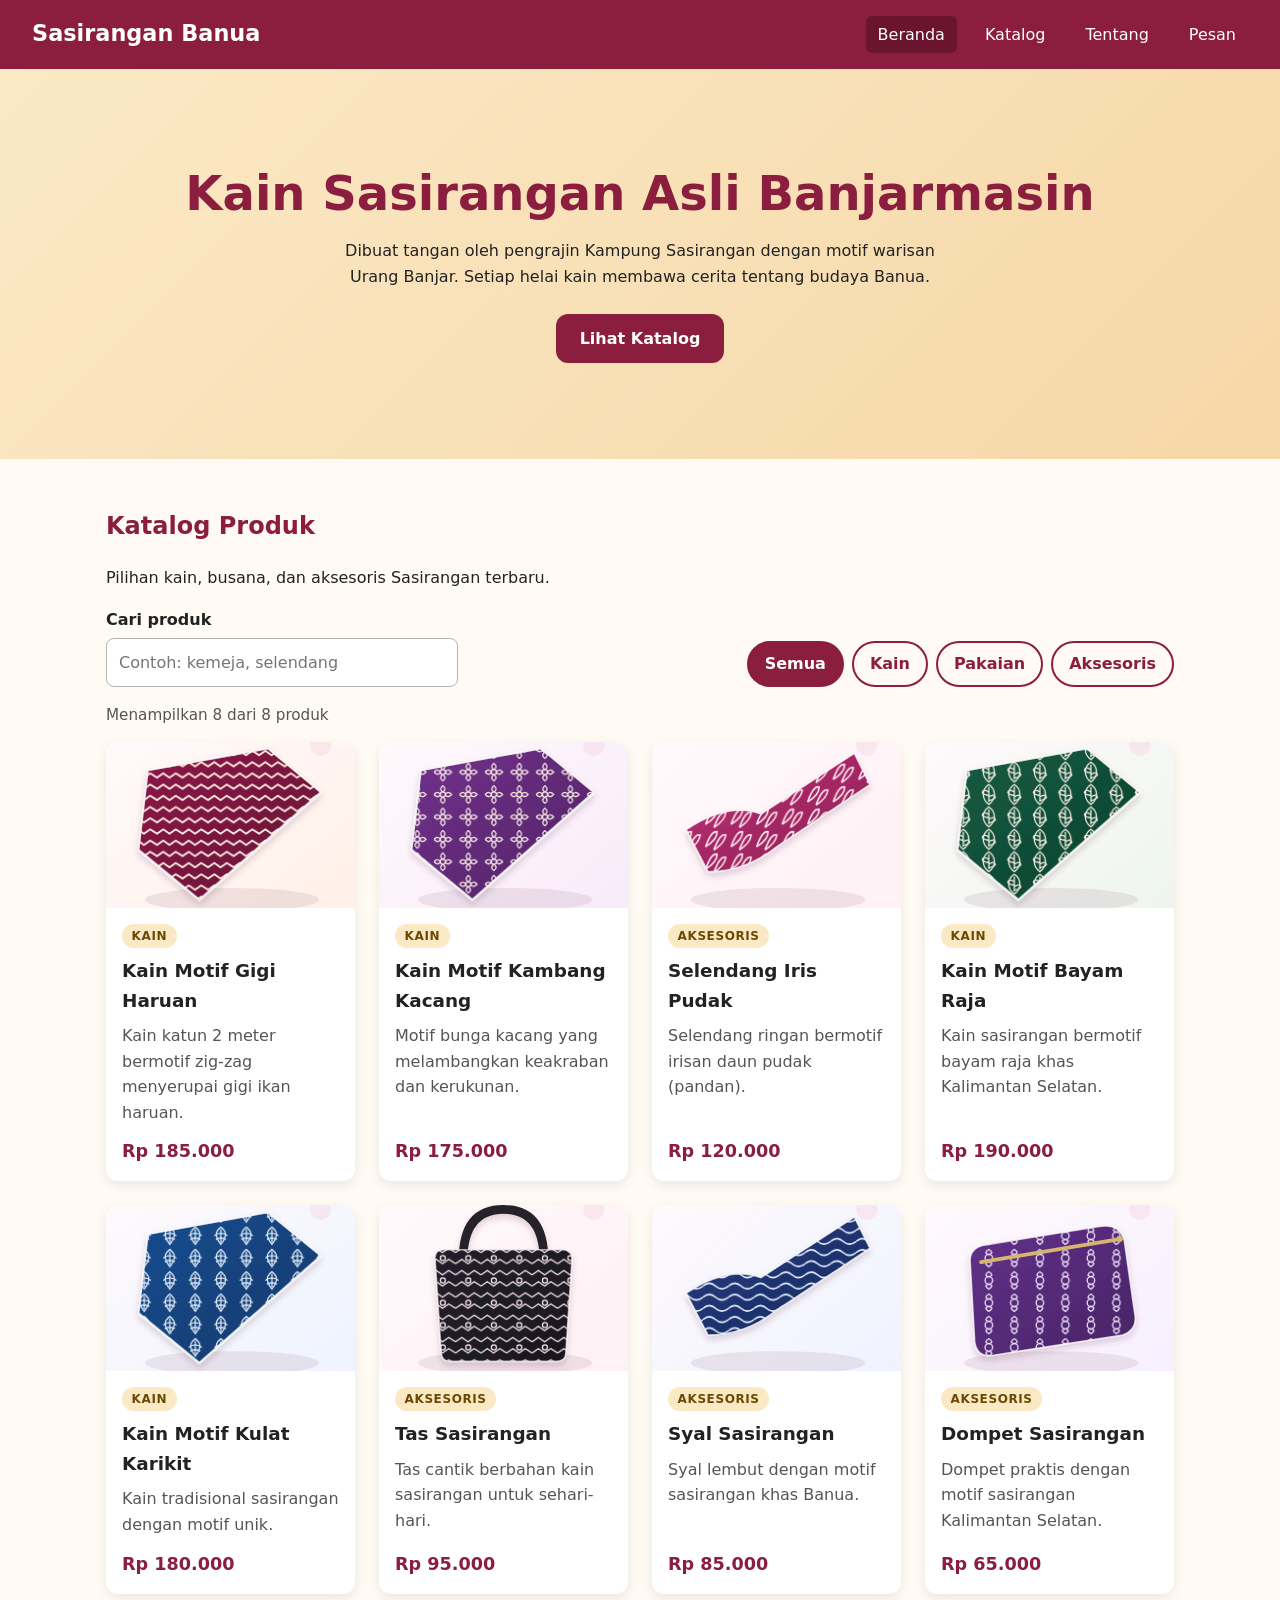
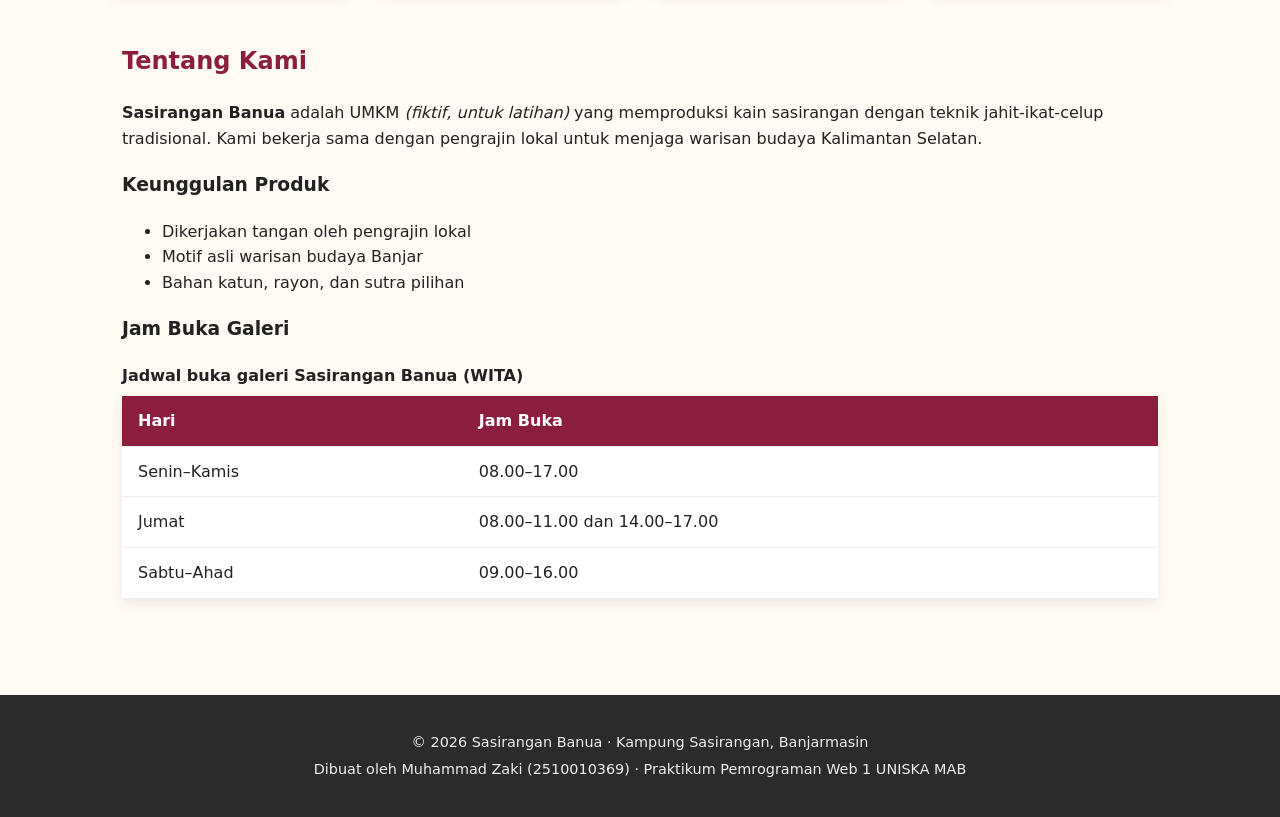
==== commit b9da33ab: "Tambah validasi formulir dan ringkasan pesan WhatsApp." ====
--- a/index.html
+++ b/index.html
@@ -5,7 +5,8 @@
     <meta name="viewport" content="width=device-width, initial-scale=1.0"> 
     <meta name="description" content="Katalog kain dan busana Sasirangan khas Banjarmasin 
       karya pengrajin lokal.">
-       <link rel="stylesheet" href="css/style.css"> 
+       <link rel="stylesheet" href="css/style.css">
+       <script src="js/katalog.js" defer></script>
        <title>Sasirangan Banua | Kain Khas Banjar</title> 
     </head> 
     <body> 
@@ -33,73 +34,25 @@
       <h2>Katalog Produk</h2>
       <p>Pilihan kain, busana, dan aksesoris Sasirangan terbaru.</p>
 
-      <div class="katalog-grid">
-
-        <article class="kartu">
-          <img src="img/gigi-haruan.svg"
-               alt="Kain sasirangan motif gigi haruan"
-               width="600" height="400">
-          <div class="kartu-isi">
-            <h3>Kain Motif Gigi Haruan</h3>
-            <p>Kain katun 2 meter bermotif zig-zag menyerupai gigi ikan haruan.</p>
-            <p class="harga">Rp185.000</p>
-          </div>
-        </article>
-
-        <article class="kartu">
-          <img src="img/kambang-kacang.svg"
-               alt="Kain sasirangan motif kambang kacang"
-               width="600" height="400">
-          <div class="kartu-isi">
-            <h3>Kain Motif Kambang Kacang</h3>
-            <p>Motif bunga kacang yang melambangkan keakraban dan kerukunan.</p>
-            <p class="harga">Rp175.000</p>
-          </div>
-        </article>
-
-        <article class="kartu">
-          <img src="img/bayam-raja.svg"
-               alt="Kain sasirangan motif bayam raja"
-               width="600" height="400">
-          <div class="kartu-isi">
-            <h3>Kain Motif Bayam Raja</h3>
-            <p>Kain sasirangan dengan motif bayam raja khas Banjar.</p>
-            <p class="harga">Rp190.000</p>
-          </div>
-        </article>
-
-        <article class="kartu">
-          <img src="img/iris-pudak.svg"
-               alt="Kain sasirangan motif iris pudak"
-               width="600" height="400">
-          <div class="kartu-isi">
-            <h3>Kain Motif Iris Pudak</h3>
-            <p>Kain sasirangan dengan motif iris pudak yang khas.</p>
-            <p class="harga">Rp180.000</p>
-          </div>
-        </article>
-
-        <article class="kartu">
-          <img src="img/naga-balimbur.svg"
-               alt="Kain sasirangan motif naga balimbur"
-               width="600" height="400">
-          <div class="kartu-isi">
-            <h3>Kain Motif Naga Balimbur</h3>
-            <p>Kain sasirangan dengan motif naga balimbur khas Banjar.</p>
-            <p class="harga">Rp200.000</p>
-          </div>
-        </article>
-
-        <article class="kartu">
-          <img src="img/gigi-haruan.svg"
-               alt="Kain sasirangan gigi haruan pilihan"
-               width="600" height="400">
-          <div class="kartu-isi">
-            <h3>Kain Gigi Haruan Premium</h3>
-            <p>Kain sasirangan motif gigi haruan untuk koleksi pilihan.</p>
-            <p class="harga">Rp225.000</p>
-          </div>
-        </article>
+     <div class="kontrol-katalog">
+ <div class="kolom">
+ <label for="cari">Cari produk</label>
+ <input type="search" id="cari" placeholder="Contoh: kemeja, selendang">
+ </div>
+ <div class="filter" role="group" aria-label="Filter kategori">
+ <button type="button" class="tombol-filter aktif" data-kategori="semua"
+ aria-pressed="true">Semua</button>
+ <button type="button" class="tombol-filter" data-kategori="kain"
+ aria-pressed="false">Kain</button>
+ <button type="button" class="tombol-filter" data-kategori="pakaian"
+ aria-pressed="false">Pakaian</button>
+ <button type="button" class="tombol-filter" data-kategori="aksesoris"
+ aria-pressed="false">Aksesoris</button>
+ </div>
+</div>
+<p id="info-jumlah" class="info-jumlah" aria-live="polite"></p>
+<div id="daftar-katalog" class="katalog-grid"></div>
+<noscript><p>Aktifkan JavaScript untuk melihat katalog produk.</p></noscript>
         <!-- ========== TENTANG ========== -->
     <section class="bagian" id="tentang">
       <h2>Tentang Kami</h2>
--- a/css/style.css
+++ b/css/style.css
@@ -351,4 +351,101 @@
     * {
         transition: none !important;
     }
-}+}
+
+/* ---------- 12. Komponen interaktif (Modul 3) ---------- */
+
+.kontrol-katalog {
+    display: flex;
+    flex-direction: column;
+    gap: 1rem;
+    margin-bottom: 1rem;
+}
+
+.filter {
+    display: flex;
+    flex-wrap: wrap;
+    gap: 0.5rem;
+}
+
+.tombol-filter {
+    padding: 0.5rem 1rem;
+    border: 2px solid var(--warna-utama);
+    border-radius: 999px;
+    background-color: transparent;
+    color: var(--warna-utama);
+    font: inherit;
+    font-weight: 600;
+    cursor: pointer;
+}
+
+.tombol-filter:hover,
+.tombol-filter.aktif {
+    background-color: var(--warna-utama);
+    color: #ffffff;
+}
+
+.info-jumlah {
+    color: var(--warna-teks-lembut);
+    font-size: 0.95rem;
+}
+
+.label-kategori {
+    align-self: flex-start;
+    margin-bottom: 0.5rem;
+    padding: 0.15rem 0.6rem;
+    border-radius: 999px;
+    background-color: var(--warna-krem);
+    color: #6a4a00;
+    font-size: 0.75rem;
+    font-weight: 700;
+    letter-spacing: 0.05em;
+    text-transform: uppercase;
+}
+
+.pesan-error {
+    margin: 0;
+    color: #b00020;
+    font-size: 0.9rem;
+}
+
+.pesan-error:empty {
+    display: none; /* Sembunyikan jika belum ada pesan */
+}
+
+[aria-invalid="true"] {
+    border-color: #b00020;
+    background-color: #fff5f6;
+}
+
+.hasil-pesan {
+    max-width: 40rem;
+    margin-top: 2rem;
+    padding: 1.5rem;
+    border-left: 6px solid var(--warna-aksen);
+    border-radius: var(--radius);
+    background-color: var(--warna-kartu);
+    box-shadow: var(--bayangan);
+}
+
+.hasil-pesan h2 {
+    margin-top: 0;
+}
+
+.hasil-pesan pre {
+    white-space: pre-wrap;
+    font-family: inherit;
+}
+
+@media (min-width: 768px) {
+    .kontrol-katalog {
+        flex-direction: row;
+        align-items: flex-end;
+        justify-content: space-between;
+    }
+
+    .kontrol-katalog .kolom {
+        flex: 1;
+        max-width: 22rem;
+    }
+}
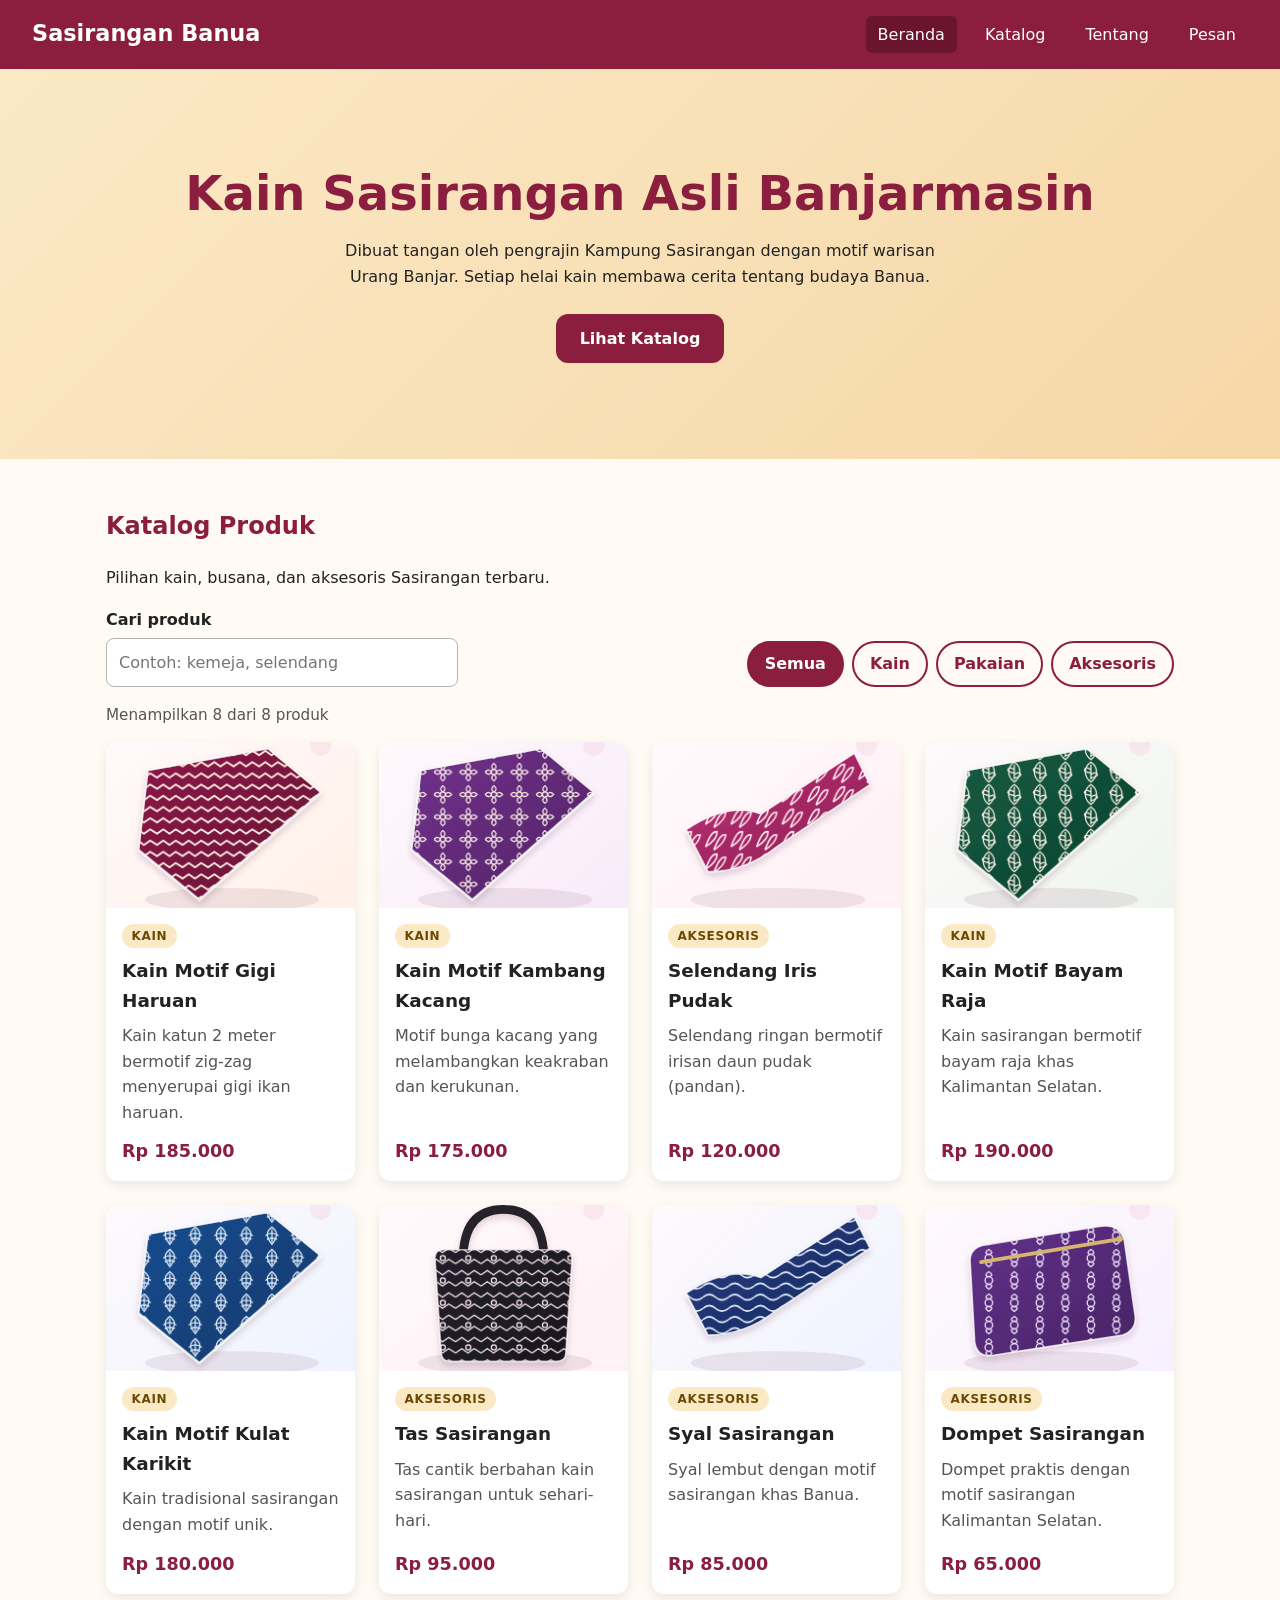
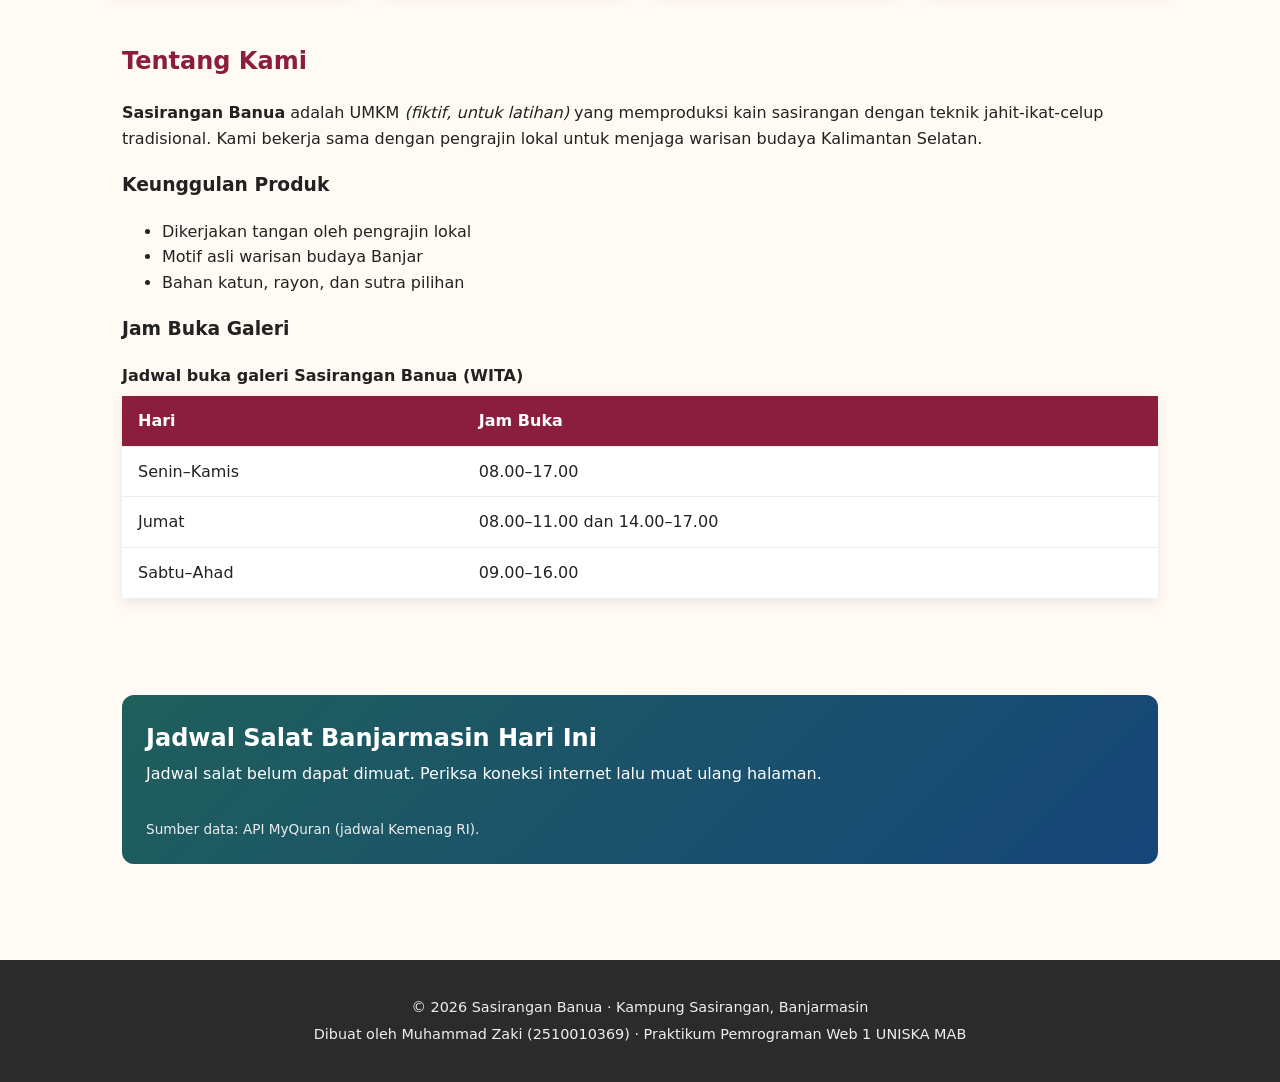
==== commit 72dc32f7: "Tambah widget jadwal salat dari API MyQuran." ====
--- a/index.html
+++ b/index.html
@@ -1,13 +1,15 @@
 <!DOCTYPE html> 
 <html lang="id">
 <head> 
+    <script src="js/jadwal-salat.js" defer></script> 
     <meta charset="UTF-8">  
     <meta name="viewport" content="width=device-width, initial-scale=1.0"> 
     <meta name="description" content="Katalog kain dan busana Sasirangan khas Banjarmasin 
       karya pengrajin lokal.">
        <link rel="stylesheet" href="css/style.css">
        <script src="js/katalog.js" defer></script>
-       <title>Sasirangan Banua | Kain Khas Banjar</title> 
+       <title>Sasirangan Banua | Kain Khas Banjar</title>
+       <link rel="icon" type="image/x-icon" href="img/favicon.ico">
     </head> 
     <body> 
         <!-- ========== HEADER & NAVIGASI ========== --> 
@@ -95,6 +97,16 @@
         </tbody>
       </table>
     </section>
+    <!-- ========== JADWAL SALAT (data dari API) ========== -->
+<section class="bagian" id="jadwal">
+  <div class="jadwal-salat" id="jadwal-salat">
+    <h2>Jadwal Salat Banjarmasin Hari Ini</h2>
+    <p class="status" aria-live="polite">Memuat jadwal salat...</p>
+    <ul class="daftar-waktu" hidden></ul>
+    <p class="sumber">Sumber data: API MyQuran (jadwal Kemenag RI).</p>
+  </div>
+</section>
+
   </main>
 
     <!-- ========== FOOTER ========== --> 
--- a/css/style.css
+++ b/css/style.css
@@ -449,3 +449,47 @@
         max-width: 22rem;
     }
 }
+/* ---------- 13. Widget jadwal salat (Modul 4) ---------- */
+.jadwal-salat {
+  padding: 1.5rem;
+  border-radius: var(--radius);
+  background: linear-gradient(135deg, #1f5f5b, #16467a);
+  color: #ffffff;
+}
+
+.jadwal-salat h2 {
+  margin: 0 0 0.25rem;
+  color: #ffffff;
+}
+
+.jadwal-salat .status {
+  margin: 0 0 1rem;
+}
+
+.daftar-waktu {
+  display: grid;
+  grid-template-columns: repeat(auto-fit, minmax(110px, 1fr));
+  gap: 0.75rem;
+  margin: 0;
+  padding: 0;
+  list-style: none;
+}
+
+.daftar-waktu li {
+  display: flex;
+  flex-direction: column;
+  align-items: center;
+  padding: 0.75rem;
+  border-radius: 10px;
+  background-color: rgba(255, 255, 255, 0.15);
+}
+
+.daftar-waktu strong {
+  font-size: 1.4rem;
+}
+
+.jadwal-salat .sumber {
+  margin: 1rem 0 0;
+  font-size: 0.85rem;
+  opacity: 0.9;
+}
